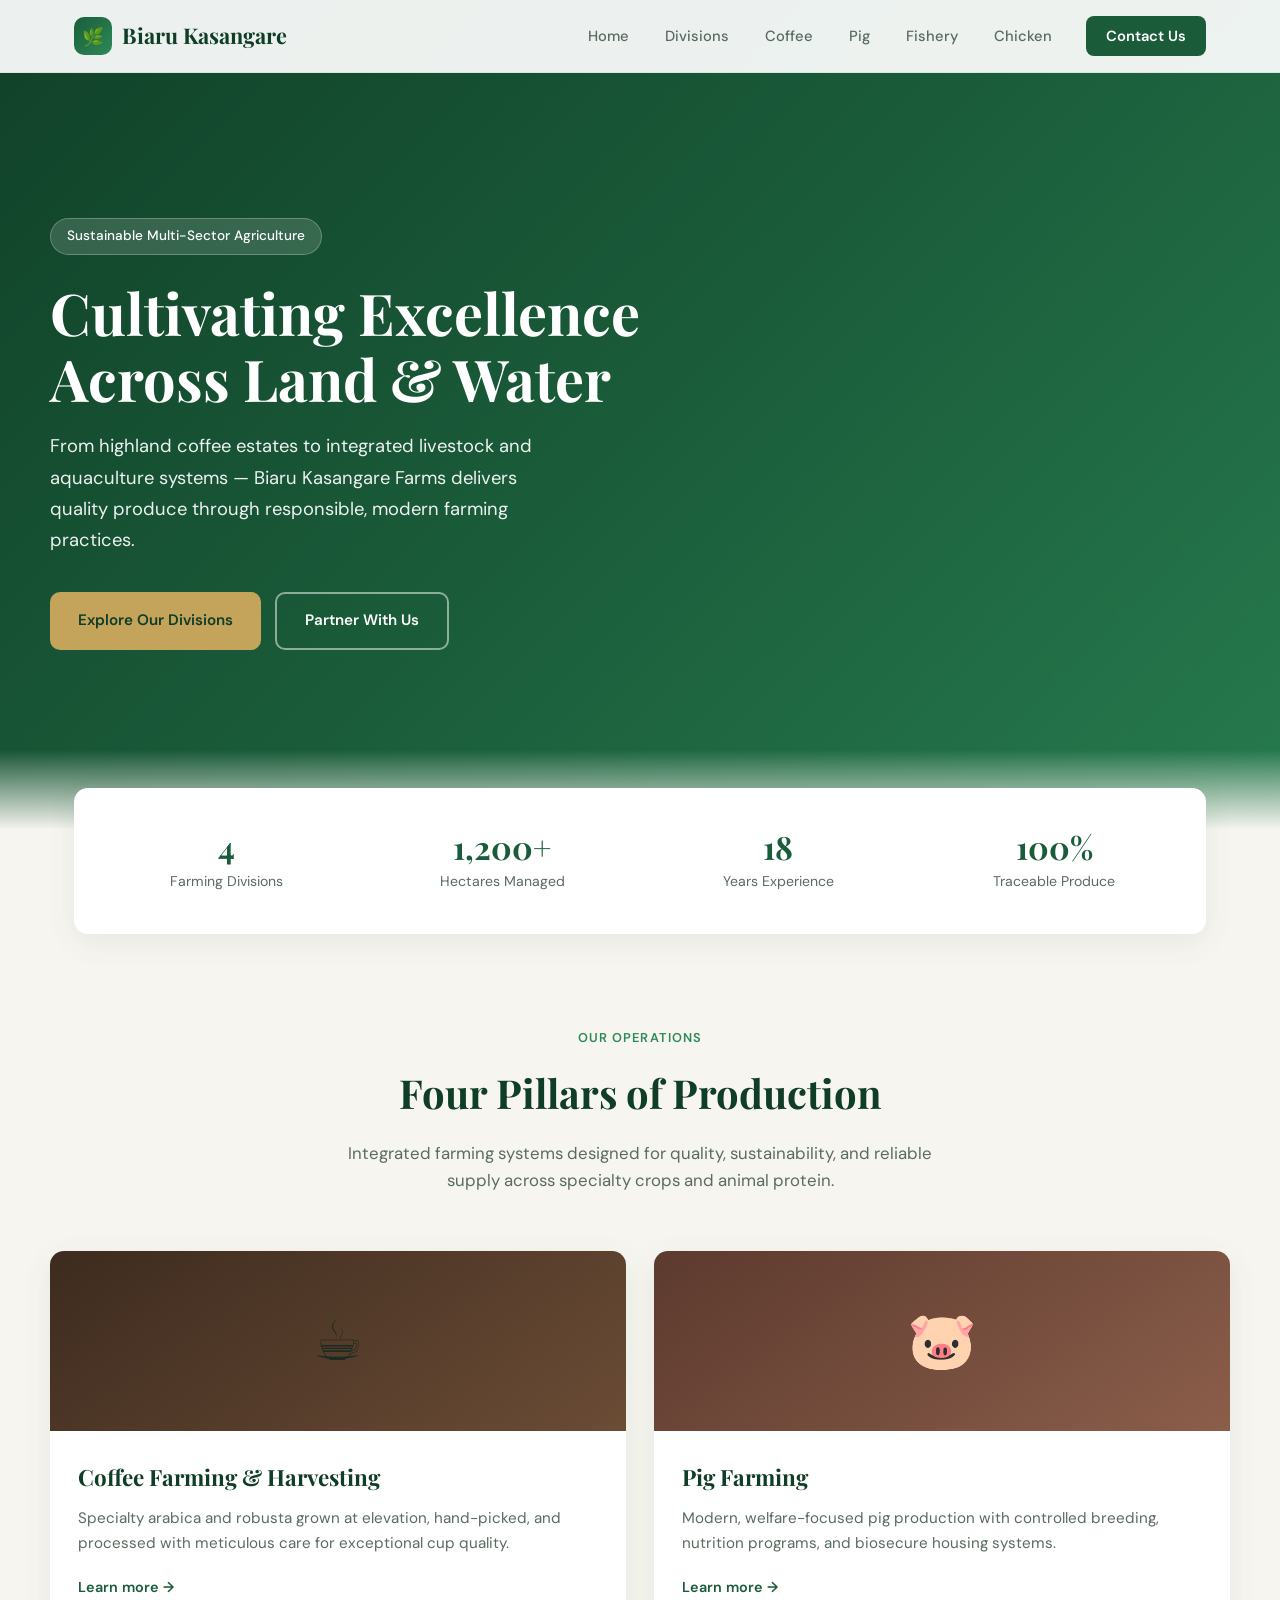
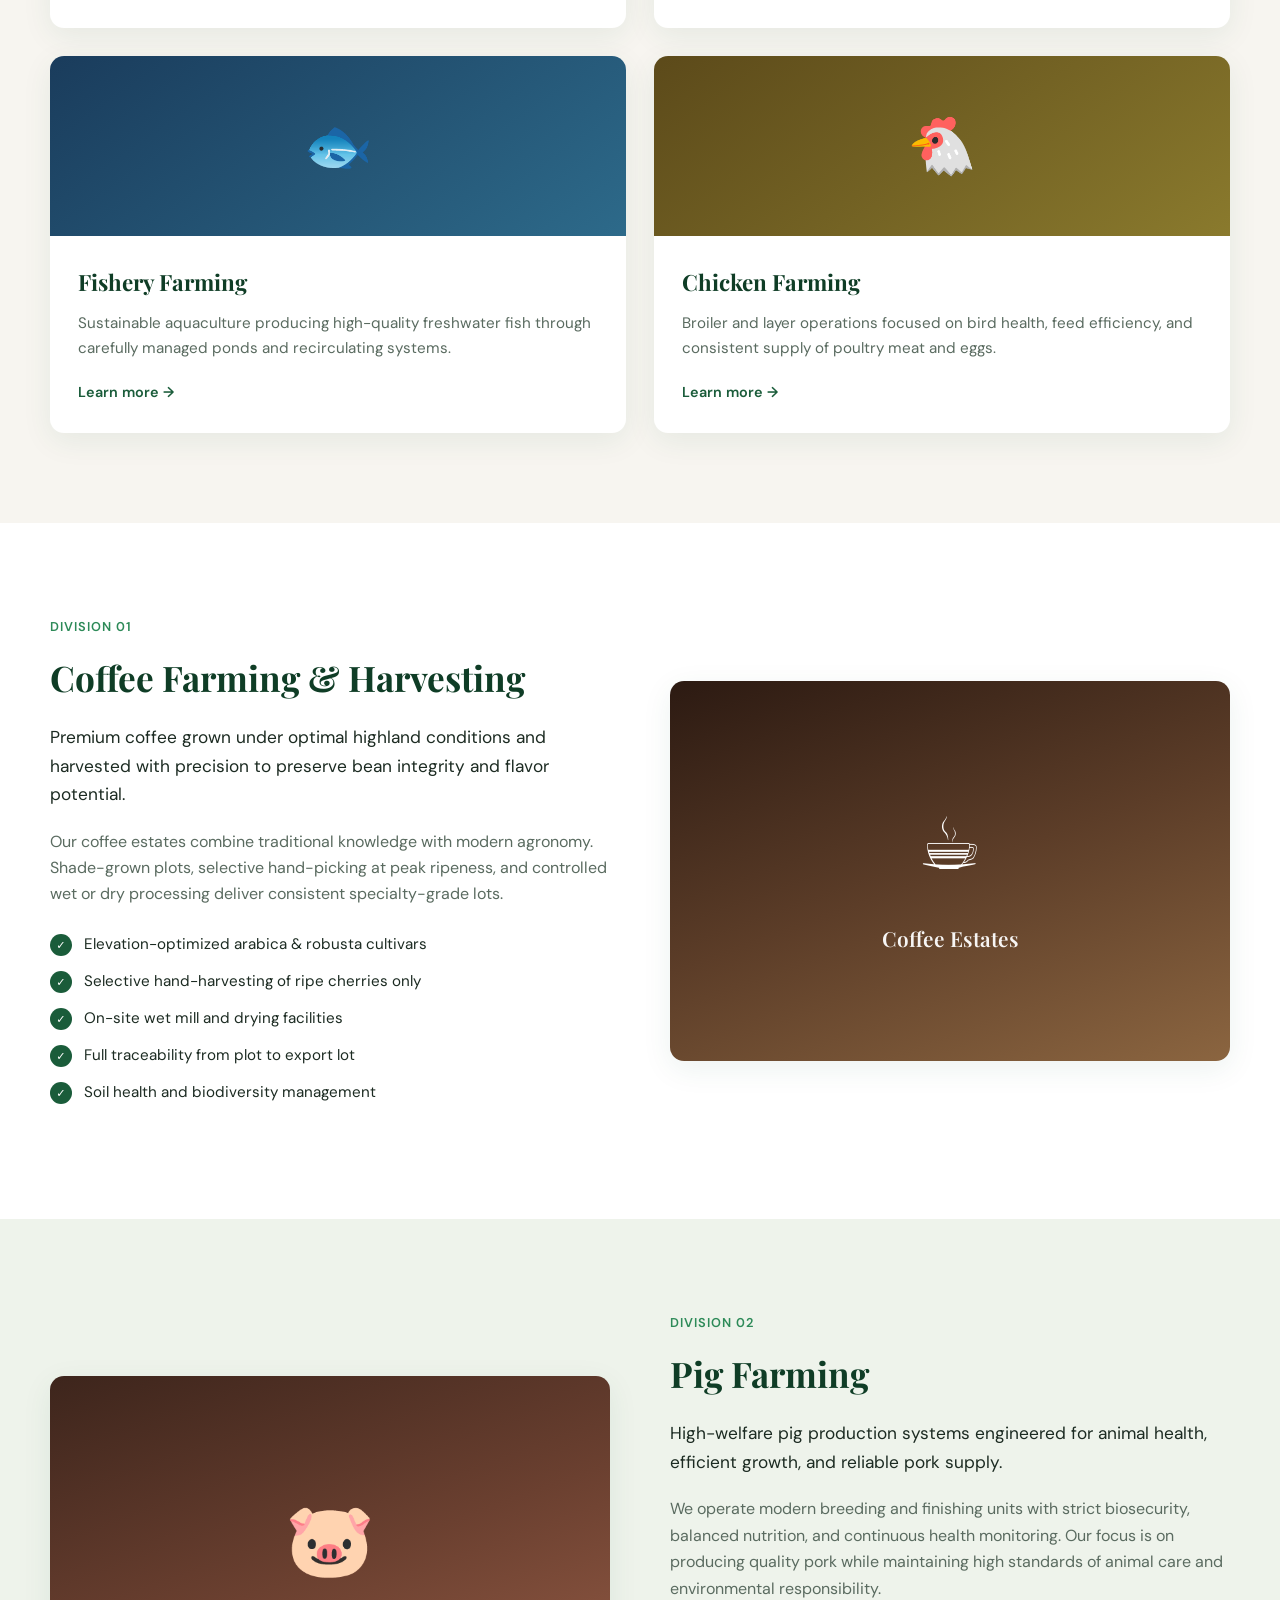
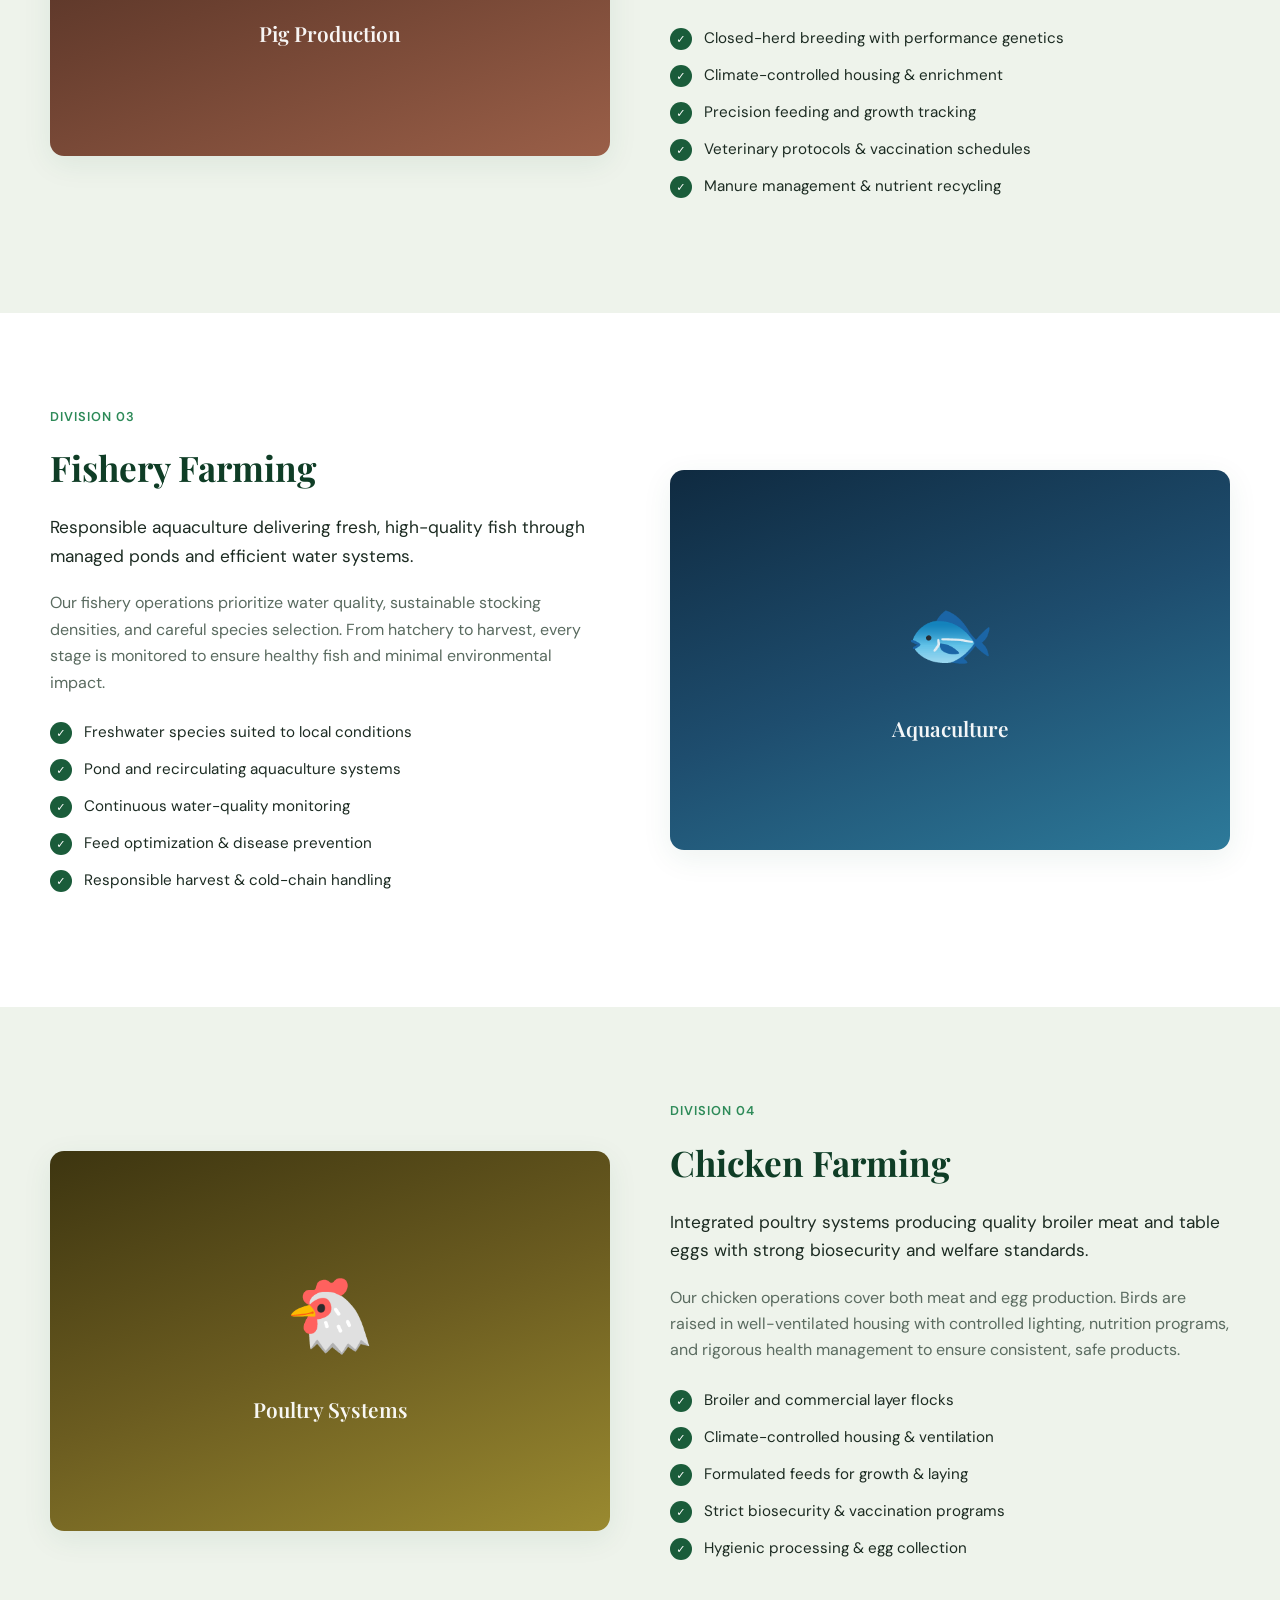
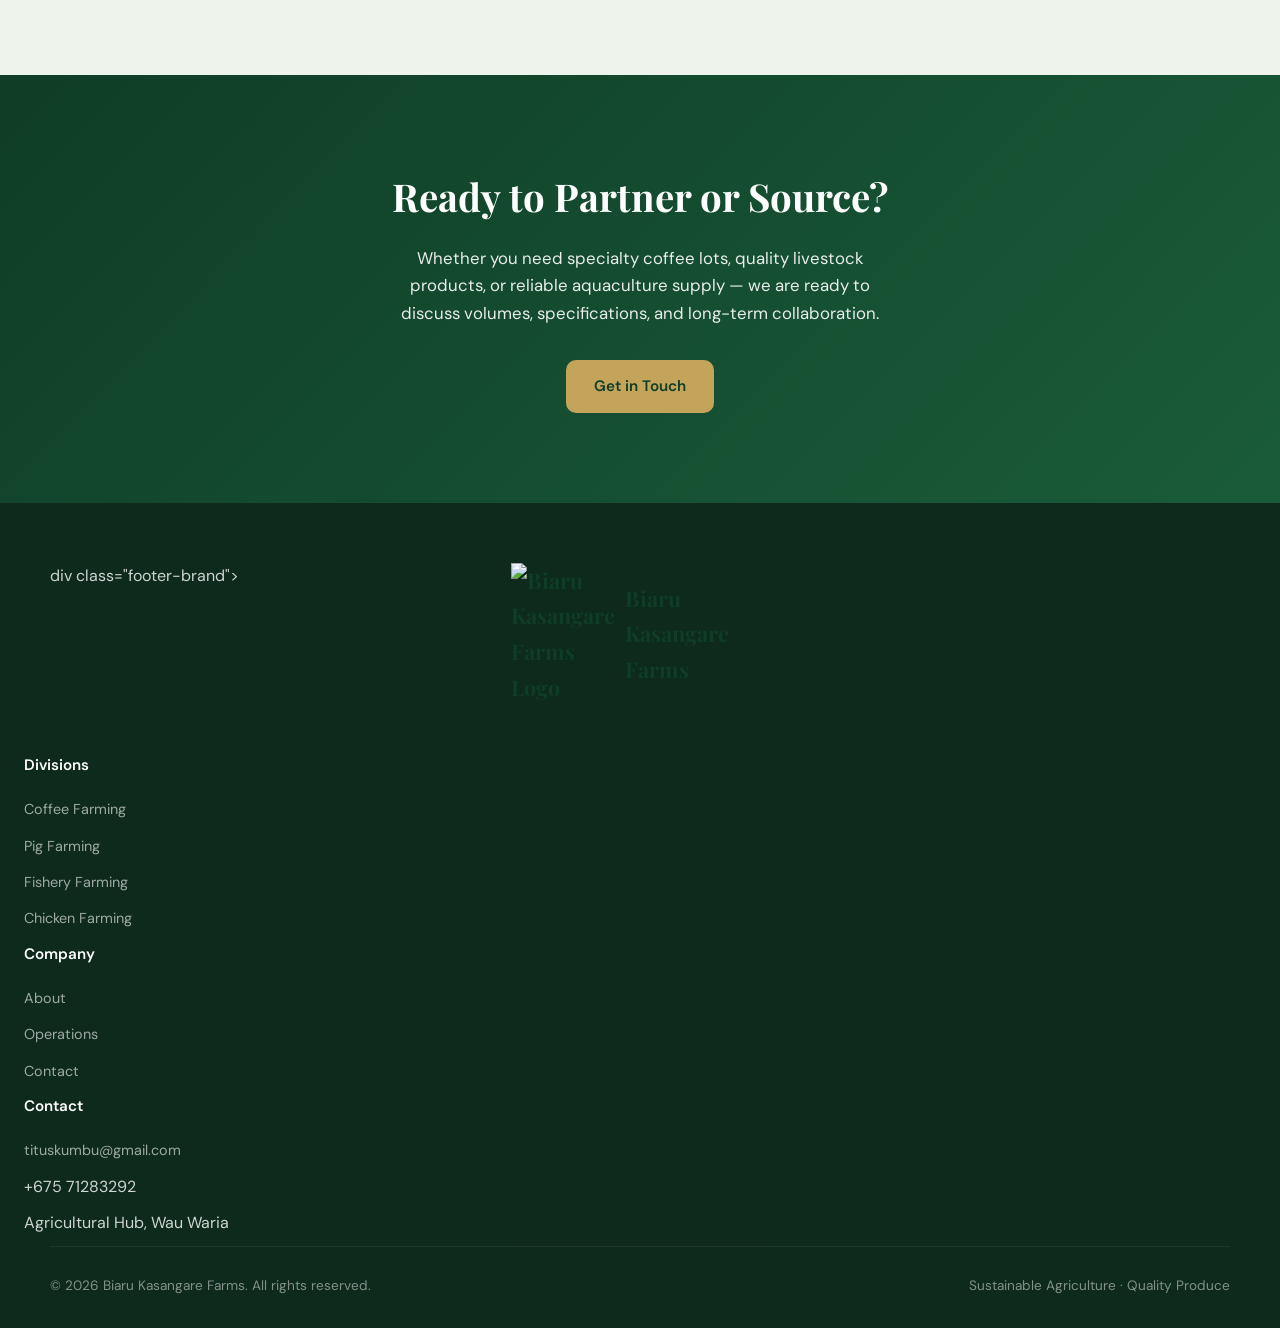
==== index.html @ 2dafc7db "Revise footer with new logo and company details Updated footer branding and contact information." ====
<!DOCTYPE html>
<html lang="en">
<head>
  <meta charset="UTF-8">
  <meta name="viewport" content="width=device-width, initial-scale=1.0">
  <title>Biaru Kasangare Farms | Sustainable Agriculture</title>
  <meta name="description" content="Professional multi-sector farming enterprise specializing in coffee, pig, fishery, and chicken farming with sustainable practices.">
  <link rel="preconnect" href="https://fonts.googleapis.com">
  <link rel="preconnect" href="https://fonts.gstatic.com" crossorigin>
  <link href="https://fonts.googleapis.com/css2?family=DM+Sans:ital,opsz,wght@0,9..40,400;0,9..40,500;0,9..40,600;0,9..40,700;1,9..40,400&family=Playfair+Display:wght@600;700&display=swap" rel="stylesheet">
  <style>
    :root {
      --primary: #1a5c3a;
      --primary-dark: #0f3d26;
      --primary-light: #2d8a58;
      --accent: #c4a35a;
      --accent-soft: #e8d9a8;
      --bg: #f7f5f0;
      --bg-alt: #eef3eb;
      --text: #1c2b22;
      --text-muted: #5a6b60;
      --white: #ffffff;
      --card-shadow: 0 8px 30px rgba(26, 92, 58, 0.08);
      --radius: 14px;
      --transition: 0.3s ease;
    }

    *, *::before, *::after {
      box-sizing: border-box;
      margin: 0;
      padding: 0;
    }

    html {
      scroll-behavior: smooth;
    }

    body {
      font-family: 'DM Sans', system-ui, sans-serif;
      background: var(--bg);
      color: var(--text);
      line-height: 1.65;
      font-size: 16px;
    }

    img {
      max-width: 100%;
      display: block;
    }

    a {
      text-decoration: none;
      color: inherit;
    }

    /* ========== HEADER / NAV ========== */
    .header {
      position: fixed;
      top: 0;
      left: 0;
      right: 0;
      z-index: 1000;
      background: rgba(255, 255, 255, 0.92);
      backdrop-filter: blur(12px);
      border-bottom: 1px solid rgba(26, 92, 58, 0.08);
      transition: box-shadow var(--transition);
    }

    .header.scrolled {
      box-shadow: 0 4px 20px rgba(0, 0, 0, 0.06);
    }

    .nav-container {
      max-width: 1180px;
      margin: 0 auto;
      padding: 0 24px;
      height: 72px;
      display: flex;
      align-items: center;
      justify-content: space-between;
    }

    .logo {
      display: flex;
      align-items: center;
      gap: 10px;
      font-family: 'Playfair Display', serif;
      font-weight: 700;
      font-size: 1.35rem;
      color: var(--primary-dark);
    }

    .logo-icon {
      width: 38px;
      height: 38px;
      background: linear-gradient(135deg, var(--primary), var(--primary-light));
      border-radius: 10px;
      display: grid;
      place-items: center;
      color: white;
      font-size: 1.1rem;
    }

    .nav-links {
      display: flex;
      align-items: center;
      gap: 8px;
      list-style: none;
    }

    .nav-links a {
      padding: 8px 14px;
      font-size: 0.92rem;
      font-weight: 500;
      color: var(--text-muted);
      border-radius: 8px;
      transition: color var(--transition), background var(--transition);
    }

    .nav-links a:hover,
    .nav-links a.active {
      color: var(--primary);
      background: var(--bg-alt);
    }

    .nav-cta {
      margin-left: 12px;
      background: var(--primary) !important;
      color: white !important;
      padding: 10px 20px !important;
      border-radius: 8px !important;
      font-weight: 600 !important;
    }

    .nav-cta:hover {
      background: var(--primary-dark) !important;
    }

    .menu-toggle {
      display: none;
      background: none;
      border: none;
      cursor: pointer;
      padding: 8px;
    }

    .menu-toggle span {
      display: block;
      width: 24px;
      height: 2.5px;
      background: var(--primary-dark);
      margin: 5px 0;
      border-radius: 2px;
      transition: var(--transition);
    }

    /* ========== HERO ========== */
    .hero {
      position: relative;
      min-height: 92vh;
      display: flex;
      align-items: center;
      padding: 120px 24px 80px;
      background:
        linear-gradient(135deg, rgba(15, 61, 38, 0.88) 0%, rgba(26, 92, 58, 0.75) 50%, rgba(45, 138, 88, 0.65) 100%),
        url('data:image/svg+xml,<svg xmlns="http://www.w3.org/2000/svg" viewBox="0 0 1200 800"><defs><pattern id="p" width="60" height="60" patternUnits="userSpaceOnUse"><circle cx="30" cy="30" r="1.5" fill="%23ffffff" opacity="0.07"/></pattern></defs><rect fill="%231a5c3a" width="1200" height="800"/><rect fill="url(%23p)" width="1200" height="800"/></svg>');
      background-size: cover;
      color: white;
      overflow: hidden;
    }

    .hero::after {
      content: '';
      position: absolute;
      bottom: -2px;
      left: 0;
      right: 0;
      height: 80px;
      background: linear-gradient(to top, var(--bg), transparent);
    }

    .hero-content {
      max-width: 1180px;
      margin: 0 auto;
      width: 100%;
      position: relative;
      z-index: 1;
    }

    .hero-badge {
      display: inline-flex;
      align-items: center;
      gap: 8px;
      background: rgba(255, 255, 255, 0.15);
      border: 1px solid rgba(255, 255, 255, 0.25);
      padding: 6px 16px;
      border-radius: 50px;
      font-size: 0.85rem;
      font-weight: 500;
      margin-bottom: 24px;
      backdrop-filter: blur(6px);
    }

    .hero h1 {
      font-family: 'Playfair Display', serif;
      font-size: clamp(2.4rem, 5vw, 3.6rem);
      font-weight: 700;
      line-height: 1.15;
      max-width: 680px;
      margin-bottom: 20px;
    }

    .hero p {
      font-size: 1.15rem;
      max-width: 520px;
      opacity: 0.92;
      margin-bottom: 36px;
      line-height: 1.7;
    }

    .hero-actions {
      display: flex;
      flex-wrap: wrap;
      gap: 14px;
    }

    .btn {
      display: inline-flex;
      align-items: center;
      gap: 8px;
      padding: 14px 28px;
      border-radius: 10px;
      font-weight: 600;
      font-size: 0.95rem;
      transition: transform var(--transition), box-shadow var(--transition), background var(--transition);
      cursor: pointer;
      border: none;
    }

    .btn-primary {
      background: var(--accent);
      color: var(--primary-dark);
    }

    .btn-primary:hover {
      background: var(--accent-soft);
      transform: translateY(-2px);
      box-shadow: 0 8px 24px rgba(196, 163, 90, 0.35);
    }

    .btn-outline {
      background: transparent;
      color: white;
      border: 2px solid rgba(255, 255, 255, 0.5);
    }

    .btn-outline:hover {
      background: rgba(255, 255, 255, 0.12);
      border-color: white;
    }

    /* ========== STATS BAR ========== */
    .stats {
      max-width: 1180px;
      margin: -40px auto 0;
      padding: 0 24px;
      position: relative;
      z-index: 2;
    }

    .stats-grid {
      display: grid;
      grid-template-columns: repeat(4, 1fr);
      gap: 20px;
      background: var(--white);
      border-radius: var(--radius);
      padding: 32px 24px;
      box-shadow: var(--card-shadow);
    }

    .stat-item {
      text-align: center;
      padding: 8px;
    }

    .stat-value {
      font-family: 'Playfair Display', serif;
      font-size: 2rem;
      font-weight: 700;
      color: var(--primary);
      line-height: 1.2;
    }

    .stat-label {
      font-size: 0.88rem;
      color: var(--text-muted);
      margin-top: 4px;
    }

    /* ========== SECTION COMMON ========== */
    section {
      padding: 90px 24px;
    }

    .container {
      max-width: 1180px;
      margin: 0 auto;
    }

    .section-header {
      text-align: center;
      max-width: 640px;
      margin: 0 auto 56px;
    }

    .section-eyebrow {
      display: inline-block;
      font-size: 0.8rem;
      font-weight: 600;
      letter-spacing: 0.08em;
      text-transform: uppercase;
      color: var(--primary-light);
      margin-bottom: 12px;
    }

    .section-header h2 {
      font-family: 'Playfair Display', serif;
      font-size: clamp(1.8rem, 3.5vw, 2.5rem);
      color: var(--primary-dark);
      margin-bottom: 14px;
    }

    .section-header p {
      color: var(--text-muted);
      font-size: 1.05rem;
    }

    /* ========== DIVISIONS OVERVIEW ========== */
    .divisions {
      background: var(--bg);
    }

    .divisions-grid {
      display: grid;
      grid-template-columns: repeat(2, 1fr);
      gap: 28px;
    }

    .division-card {
      background: var(--white);
      border-radius: var(--radius);
      overflow: hidden;
      box-shadow: var(--card-shadow);
      transition: transform var(--transition), box-shadow var(--transition);
      display: flex;
      flex-direction: column;
    }

    .division-card:hover {
      transform: translateY(-6px);
      box-shadow: 0 16px 40px rgba(26, 92, 58, 0.12);
    }

    .division-visual {
      height: 180px;
      display: flex;
      align-items: center;
      justify-content: center;
      font-size: 3.5rem;
      position: relative;
    }

    .division-visual.coffee { background: linear-gradient(145deg, #3d2b1f 0%, #6b4c35 100%); }
    .division-visual.pig { background: linear-gradient(145deg, #5c3a2e 0%, #8b5e4a 100%); }
    .division-visual.fishery { background: linear-gradient(145deg, #1a3c5c 0%, #2d6a8a 100%); }
    .division-visual.chicken { background: linear-gradient(145deg, #5c4a1a 0%, #8a7a2d 100%); }

    .division-body {
      padding: 28px;
      flex: 1;
      display: flex;
      flex-direction: column;
    }

    .division-body h3 {
      font-family: 'Playfair Display', serif;
      font-size: 1.4rem;
      color: var(--primary-dark);
      margin-bottom: 10px;
    }

    .division-body p {
      color: var(--text-muted);
      font-size: 0.95rem;
      flex: 1;
      margin-bottom: 20px;
    }

    .division-link {
      display: inline-flex;
      align-items: center;
      gap: 6px;
      font-weight: 600;
      font-size: 0.9rem;
      color: var(--primary);
      transition: gap var(--transition);
    }

    .division-link:hover {
      gap: 10px;
    }

    /* ========== DETAIL SECTIONS ========== */
    .detail-section {
      background: var(--white);
    }

    .detail-section:nth-of-type(even) {
      background: var(--bg-alt);
    }

    .detail-layout {
      display: grid;
      grid-template-columns: 1fr 1fr;
      gap: 60px;
      align-items: center;
    }

    .detail-layout.reverse {
      direction: rtl;
    }

    .detail-layout.reverse > * {
      direction: ltr;
    }

    .detail-content h2 {
      font-family: 'Playfair Display', serif;
      font-size: clamp(1.7rem, 3vw, 2.2rem);
      color: var(--primary-dark);
      margin-bottom: 16px;
    }

    .detail-content .lead {
      font-size: 1.08rem;
      color: var(--text);
      margin-bottom: 20px;
    }

    .detail-content p {
      color: var(--text-muted);
      margin-bottom: 16px;
    }

    .feature-list {
      list-style: none;
      margin: 24px 0;
    }

    .feature-list li {
      display: flex;
      align-items: flex-start;
      gap: 12px;
      margin-bottom: 12px;
      font-size: 0.95rem;
      color: var(--text);
    }

    .feature-list li::before {
      content: '✓';
      flex-shrink: 0;
      width: 22px;
      height: 22px;
      background: var(--primary);
      color: white;
      border-radius: 50%;
      display: grid;
      place-items: center;
      font-size: 0.7rem;
      font-weight: 700;
      margin-top: 2px;
    }

    .detail-visual {
      border-radius: var(--radius);
      height: 380px;
      display: flex;
      flex-direction: column;
      align-items: center;
      justify-content: center;
      gap: 16px;
      color: white;
      font-size: 4.5rem;
      position: relative;
      overflow: hidden;
      box-shadow: var(--card-shadow);
    }

    .detail-visual span {
      font-family: 'Playfair Display', serif;
      font-size: 1.3rem;
      font-weight: 600;
      opacity: 0.95;
    }

    .detail-visual.coffee { background: linear-gradient(160deg, #2c1a12 0%, #5c3d28 50%, #8b6540 100%); }
    .detail-visual.pig { background: linear-gradient(160deg, #3d251c 0%, #6b4030 50%, #9a5f48 100%); }
    .detail-visual.fishery { background: linear-gradient(160deg, #0f2a40 0%, #1e4d6e 50%, #2d7a9a 100%); }
    .detail-visual.chicken { background: linear-gradient(160deg, #3d3510 0%, #6b5c20 50%, #9a8a30 100%); }

    /* ========== CTA ========== */
    .cta {
      background: linear-gradient(135deg, var(--primary-dark) 0%, var(--primary) 100%);
      color: white;
      text-align: center;
      padding: 90px 24px;
    }

    .cta h2 {
      font-family: 'Playfair Display', serif;
      font-size: clamp(1.8rem, 3.5vw, 2.4rem);
      margin-bottom: 16px;
    }

    .cta p {
      max-width: 480px;
      margin: 0 auto 32px;
      opacity: 0.9;
      font-size: 1.05rem;
    }

    .cta .btn-primary {
      background: var(--accent);
      color: var(--primary-dark);
    }

    /* ========== FOOTER ========== */
    footer {
      background: #0d2a1c;
      color: rgba(255, 255, 255, 0.8);
      padding: 60px 24px 30px;
    }

    .footer-grid {
      max-width: 1180px;
      margin: 0 auto;
      display: grid;
      grid-template-columns: 2fr 1fr 1fr 1fr;
      gap: 40px;
      margin-bottom: 48px;
    }

    .footer-brand .logo {
      color: white;
      margin-bottom: 16px;
    }

    .footer-brand p {
      font-size: 0.92rem;
      line-height: 1.7;
      max-width: 280px;
      opacity: 0.75;
    }

    .footer-col h4 {
      color: white;
      font-size: 0.95rem;
      font-weight: 600;
      margin-bottom: 18px;
    }

    .footer-col ul {
      list-style: none;
    }

    .footer-col li {
      margin-bottom: 10px;
    }

    .footer-col a {
      font-size: 0.9rem;
      opacity: 0.75;
      transition: opacity var(--transition);
    }

    .footer-col a:hover {
      opacity: 1;
    }

    .footer-bottom {
      max-width: 1180px;
      margin: 0 auto;
      padding-top: 28px;
      border-top: 1px solid rgba(255, 255, 255, 0.1);
      display: flex;
      justify-content: space-between;
      align-items: center;
      font-size: 0.85rem;
      opacity: 0.6;
    }

    /* ========== RESPONSIVE ========== */
    @media (max-width: 900px) {
      .nav-links {
        display: none;
        position: absolute;
        top: 72px;
        left: 0;
        right: 0;
        background: white;
        flex-direction: column;
        padding: 16px 24px 24px;
        box-shadow: 0 12px 30px rgba(0,0,0,0.08);
        gap: 4px;
      }

      .nav-links.open {
        display: flex;
      }

      .nav-links a {
        width: 100%;
        padding: 12px 16px;
      }

      .nav-cta {
        margin-left: 0;
        text-align: center;
        justify-content: center;
      }

      .menu-toggle {
        display: block;
      }

      .stats-grid {
        grid-template-columns: repeat(2, 1fr);
      }

      .divisions-grid {
        grid-template-columns: 1fr;
      }

      .detail-layout,
      .detail-layout.reverse {
        grid-template-columns: 1fr;
        direction: ltr;
        gap: 36px;
      }

      .detail-visual {
        height: 260px;
        order: -1;
      }

      .footer-grid {
        grid-template-columns: 1fr 1fr;
      }
    }

    @media (max-width: 560px) {
      .stats-grid {
        grid-template-columns: 1fr 1fr;
        gap: 12px;
        padding: 24px 16px;
      }

      .stat-value {
        font-size: 1.6rem;
      }

      .footer-grid {
        grid-template-columns: 1fr;
        gap: 28px;
      }

      .footer-bottom {
        flex-direction: column;
        gap: 8px;
        text-align: center;
      }

      .hero-actions {
        flex-direction: column;
      }

      .btn {
        width: 100%;
        justify-content: center;
      }
    }
  </style>
</head>
<body>

  <!-- HEADER -->
  <header class="header" id="header">
    <div class="nav-container">
      <a href="#home" class="logo">
        <div class="logo-icon">🌿</div>
        Biaru Kasangare
      </a>
      <button class="menu-toggle" id="menuToggle" aria-label="Toggle menu">
        <span></span><span></span><span></span>
      </button>
      <ul class="nav-links" id="navLinks">
        <li><a href="index.html">Home</a></li>
        <li><a href="division.html">Divisions</a></li>
        <li><a href="coffee.html">Coffee</a></li>
        <li><a href="pig.html">Pig</a></li>
        <li><a href="fishery.html">Fishery</a></li>
        <li><a href="chicken.html">Chicken</a></li>
        <li><a href="contact.html" class="nav-cta">Contact Us</a></li>
      </ul>
    </div>
  </header>

  <!-- HERO -->
  <section class="hero" id="home">
    <div class="hero-content">
      <div class="hero-badge">Sustainable Multi-Sector Agriculture</div>
      <h1>Cultivating Excellence Across Land &amp; Water</h1>
      <p>From highland coffee estates to integrated livestock and aquaculture systems — Biaru Kasangare Farms delivers quality produce through responsible, modern farming practices.</p>
      <div class="hero-actions">
        <a href="division.html" class="btn btn-primary">Explore Our Divisions</a>
        <a href="contact.hyml" class="btn btn-outline">Partner With Us</a>
      </div>
    </div>
  </section>

  <!-- STATS -->
  <div class="stats">
    <div class="stats-grid">
      <div class="stat-item">
        <div class="stat-value">4</div>
        <div class="stat-label">Farming Divisions</div>
      </div>
      <div class="stat-item">
        <div class="stat-value">1,200+</div>
        <div class="stat-label">Hectares Managed</div>
      </div>
      <div class="stat-item">
        <div class="stat-value">18</div>
        <div class="stat-label">Years Experience</div>
      </div>
      <div class="stat-item">
        <div class="stat-value">100%</div>
        <div class="stat-label">Traceable Produce</div>
      </div>
    </div>
  </div>

  <!-- DIVISIONS OVERVIEW -->
  <section class="divisions" id="divisions">
    <div class="container">
      <div class="section-header">
        <span class="section-eyebrow">Our Operations</span>
        <h2>Four Pillars of Production</h2>
        <p>Integrated farming systems designed for quality, sustainability, and reliable supply across specialty crops and animal protein.</p>
      </div>
      <div class="divisions-grid">
        <article class="division-card">
          <div class="division-visual coffee">☕</div>
          <div class="division-body">
            <h3>Coffee Farming &amp; Harvesting</h3>
            <p>Specialty arabica and robusta grown at elevation, hand-picked, and processed with meticulous care for exceptional cup quality.</p>
            <a href="coffee.html" class="division-link">Learn more →</a>
          </div>
        </article>
        <article class="division-card">
          <div class="division-visual pig">🐷</div>
          <div class="division-body">
            <h3>Pig Farming</h3>
            <p>Modern, welfare-focused pig production with controlled breeding, nutrition programs, and biosecure housing systems.</p>
            <a href="pig.html" class="division-link">Learn more →</a>
          </div>
        </article>
        <article class="division-card">
          <div class="division-visual fishery">🐟</div>
          <div class="division-body">
            <h3>Fishery Farming</h3>
            <p>Sustainable aquaculture producing high-quality freshwater fish through carefully managed ponds and recirculating systems.</p>
            <a href="fishery.html" class="division-link">Learn more →</a>
          </div>
        </article>
        <article class="division-card">
          <div class="division-visual chicken">🐔</div>
          <div class="division-body">
            <h3>Chicken Farming</h3>
            <p>Broiler and layer operations focused on bird health, feed efficiency, and consistent supply of poultry meat and eggs.</p>
            <a href="chicken.html" class="division-link">Learn more →</a>
          </div>
        </article>
      </div>
    </div>
  </section>

  <!-- COFFEE DETAIL -->
  <section class="detail-section" id="coffee">
    <div class="container">
      <div class="detail-layout">
        <div class="detail-content">
          <span class="section-eyebrow">Division 01</span>
          <h2>Coffee Farming &amp; Harvesting</h2>
          <p class="lead">Premium coffee grown under optimal highland conditions and harvested with precision to preserve bean integrity and flavor potential.</p>
          <p>Our coffee estates combine traditional knowledge with modern agronomy. Shade-grown plots, selective hand-picking at peak ripeness, and controlled wet or dry processing deliver consistent specialty-grade lots.</p>
          <ul class="feature-list">
            <li>Elevation-optimized arabica &amp; robusta cultivars</li>
            <li>Selective hand-harvesting of ripe cherries only</li>
            <li>On-site wet mill and drying facilities</li>
            <li>Full traceability from plot to export lot</li>
            <li>Soil health and biodiversity management</li>
          </ul>
        </div>
        <div class="detail-visual coffee">
          ☕
          <span>Coffee Estates</span>
        </div>
      </div>
    </div>
  </section>

  <!-- PIG DETAIL -->
  <section class="detail-section" id="pig">
    <div class="container">
      <div class="detail-layout reverse">
        <div class="detail-content">
          <span class="section-eyebrow">Division 02</span>
          <h2>Pig Farming</h2>
          <p class="lead">High-welfare pig production systems engineered for animal health, efficient growth, and reliable pork supply.</p>
          <p>We operate modern breeding and finishing units with strict biosecurity, balanced nutrition, and continuous health monitoring. Our focus is on producing quality pork while maintaining high standards of animal care and environmental responsibility.</p>
          <ul class="feature-list">
            <li>Closed-herd breeding with performance genetics</li>
            <li>Climate-controlled housing &amp; enrichment</li>
            <li>Precision feeding and growth tracking</li>
            <li>Veterinary protocols &amp; vaccination schedules</li>
            <li>Manure management &amp; nutrient recycling</li>
          </ul>
        </div>
        <div class="detail-visual pig">
          🐷
          <span>Pig Production</span>
        </div>
      </div>
    </div>
  </section>

  <!-- FISHERY DETAIL -->
  <section class="detail-section" id="fishery">
    <div class="container">
      <div class="detail-layout">
        <div class="detail-content">
          <span class="section-eyebrow">Division 03</span>
          <h2>Fishery Farming</h2>
          <p class="lead">Responsible aquaculture delivering fresh, high-quality fish through managed ponds and efficient water systems.</p>
          <p>Our fishery operations prioritize water quality, sustainable stocking densities, and careful species selection. From hatchery to harvest, every stage is monitored to ensure healthy fish and minimal environmental impact.</p>
          <ul class="feature-list">
            <li>Freshwater species suited to local conditions</li>
            <li>Pond and recirculating aquaculture systems</li>
            <li>Continuous water-quality monitoring</li>
            <li>Feed optimization &amp; disease prevention</li>
            <li>Responsible harvest &amp; cold-chain handling</li>
          </ul>
        </div>
        <div class="detail-visual fishery">
          🐟
          <span>Aquaculture</span>
        </div>
      </div>
    </div>
  </section>

  <!-- CHICKEN DETAIL -->
  <section class="detail-section" id="chicken">
    <div class="container">
      <div class="detail-layout reverse">
        <div class="detail-content">
          <span class="section-eyebrow">Division 04</span>
          <h2>Chicken Farming</h2>
          <p class="lead">Integrated poultry systems producing quality broiler meat and table eggs with strong biosecurity and welfare standards.</p>
          <p>Our chicken operations cover both meat and egg production. Birds are raised in well-ventilated housing with controlled lighting, nutrition programs, and rigorous health management to ensure consistent, safe products.</p>
          <ul class="feature-list">
            <li>Broiler and commercial layer flocks</li>
            <li>Climate-controlled housing &amp; ventilation</li>
            <li>Formulated feeds for growth &amp; laying</li>
            <li>Strict biosecurity &amp; vaccination programs</li>
            <li>Hygienic processing &amp; egg collection</li>
          </ul>
        </div>
        <div class="detail-visual chicken">
          🐔
          <span>Poultry Systems</span>
        </div>
      </div>
    </div>
  </section>

  <!-- CTA -->
  <section class="cta" id="contact">
    <h2>Ready to Partner or Source?</h2>
    <p>Whether you need specialty coffee lots, quality livestock products, or reliable aquaculture supply — we are ready to discuss volumes, specifications, and long-term collaboration.</p>
    <a href="mailto:tituskumbu@gmail.com" class="btn btn-primary">Get in Touch</a>
  </section>

  <!-- FOOTER -->
  <footer>
    <div class="footer-grid">
      div class="footer-brand">
        <a href="index.html" class="logo">
            <img src="images/biaru-kasangare-logo.png"
                 alt="Biaru Kasangare Farms Logo"
                 class="logo-image">
            <span>Biaru Kasangare Farms</span>
        </a>
    </div>
      <div class="footer-col">
        <h4>Divisions</h4>
        <ul>
          <li><a href="coffee.html">Coffee Farming</a></li>
          <li><a href="pig.html">Pig Farming</a></li>
          <li><a href="fishery.html">Fishery Farming</a></li>
          <li><a href="chicken.html">Chicken Farming</a></li>
        </ul>
      </div>
      <div class="footer-col">
        <h4>Company</h4>
        <ul>
          <li><a href="index.html">About</a></li>
          <li><a href="division.html">Operations</a></li>
          <li><a href="contact.html">Contact</a></li>
        </ul>
      </div>
      <div class="footer-col">
        <h4>Contact</h4>
        <ul>
          <li><a href="mailto:tituskumbu@mail.com">tituskumbu@gmail.com</a></li>
          <li>+675 71283292</li>
          <li>Agricultural Hub, Wau Waria</li>
        </ul>
      </div>
    </div>
    <div class="footer-bottom">
      <span>© 2026 Biaru Kasangare Farms. All rights reserved.</span>
      <span>Sustainable Agriculture · Quality Produce</span>
    </div>
  </footer>

  <script>
    // Mobile menu
    const menuToggle = document.getElementById('menuToggle');
    const navLinks = document.getElementById('navLinks');
    menuToggle.addEventListener('click', () => {
      navLinks.classList.toggle('open');
    });

    // Close menu on link click
    navLinks.querySelectorAll('a').forEach(link => {
      link.addEventListener('click', () => navLinks.classList.remove('open'));
    });

    // Header shadow on scroll
    const header = document.getElementById('header');
    window.addEventListener('scroll', () => {
      header.classList.toggle('scrolled', window.scrollY > 20);
    });

    // Active nav highlight
    const sections = document.querySelectorAll('section[id]');
    window.addEventListener('scroll', () => {
      let current = '';
      sections.forEach(section => {
        const top = section.offsetTop - 100;
        if (scrollY >= top) current = section.getAttribute('id');
      });
      navLinks.querySelectorAll('a').forEach(a => {
        a.classList.remove('active');
        if (a.getAttribute('href') === '#' + current) a.classList.add('active');
      });
    });
  </script>
</body>
</html>
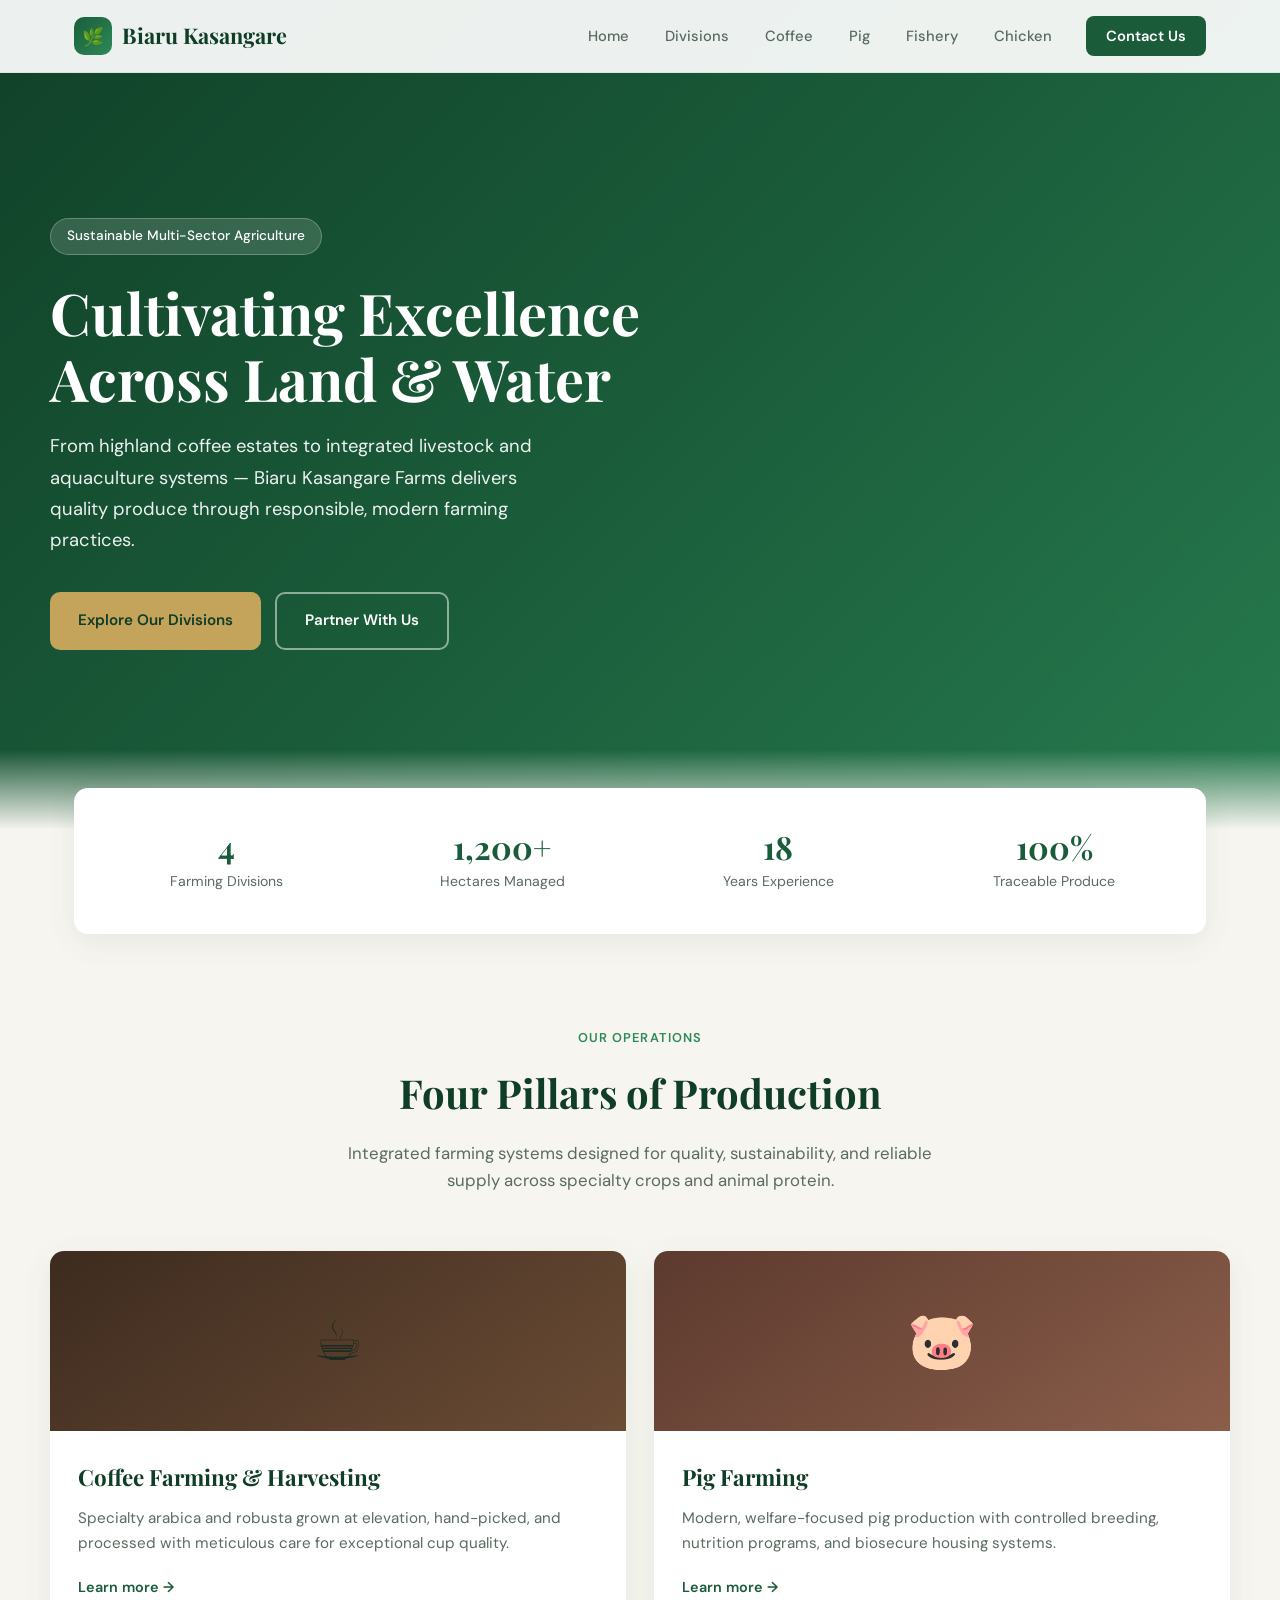
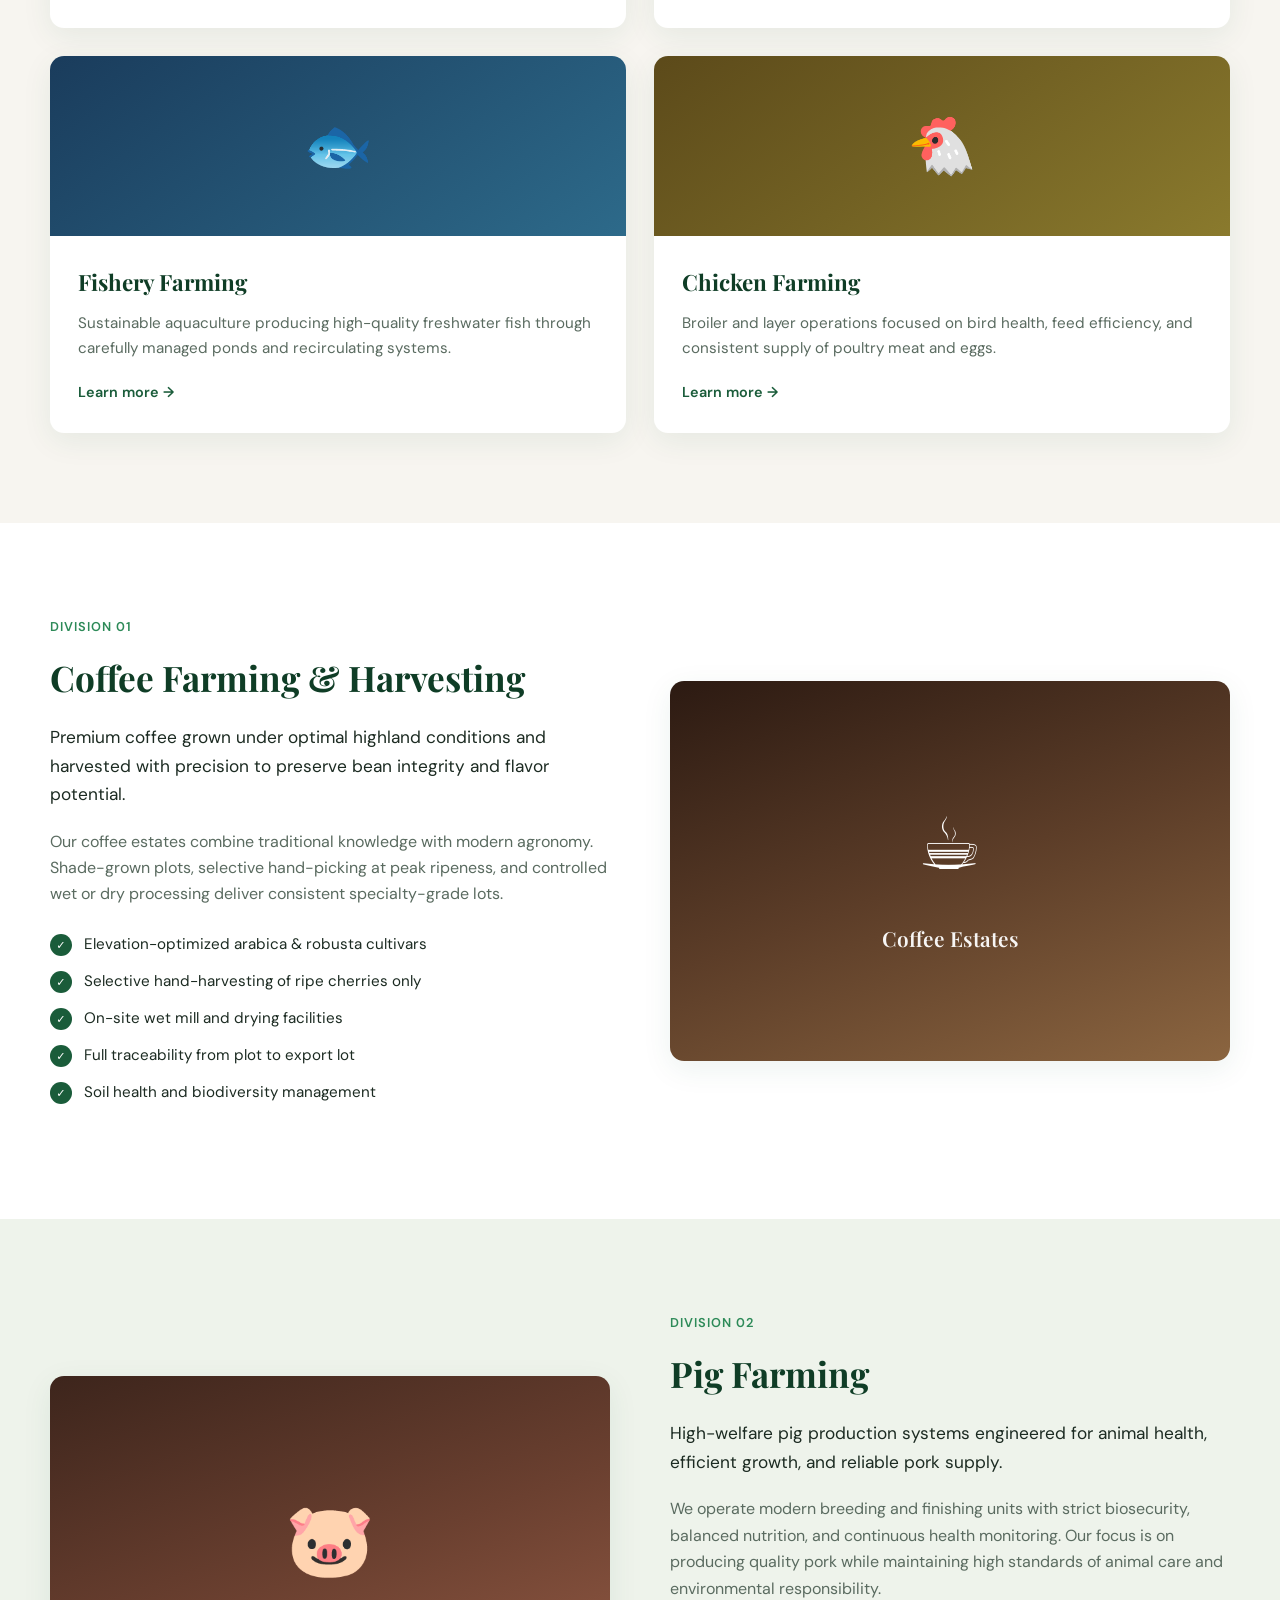
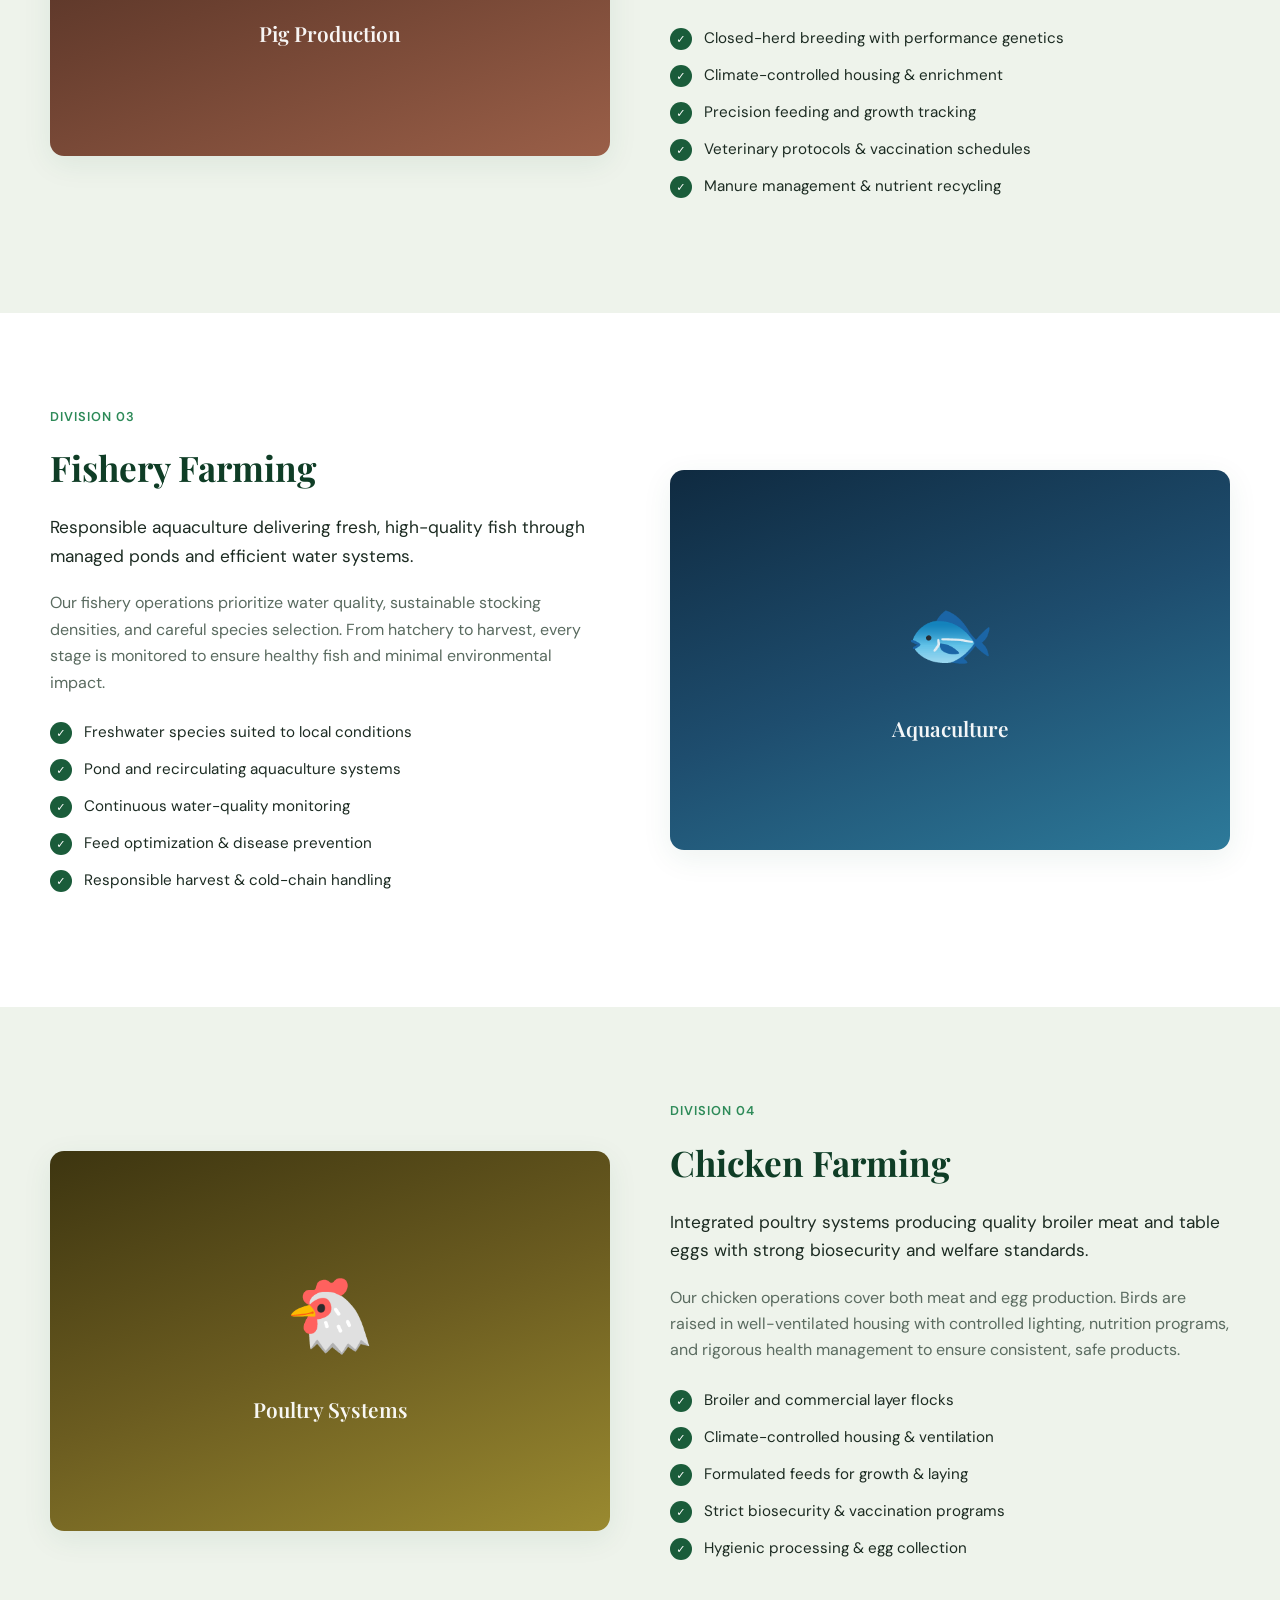
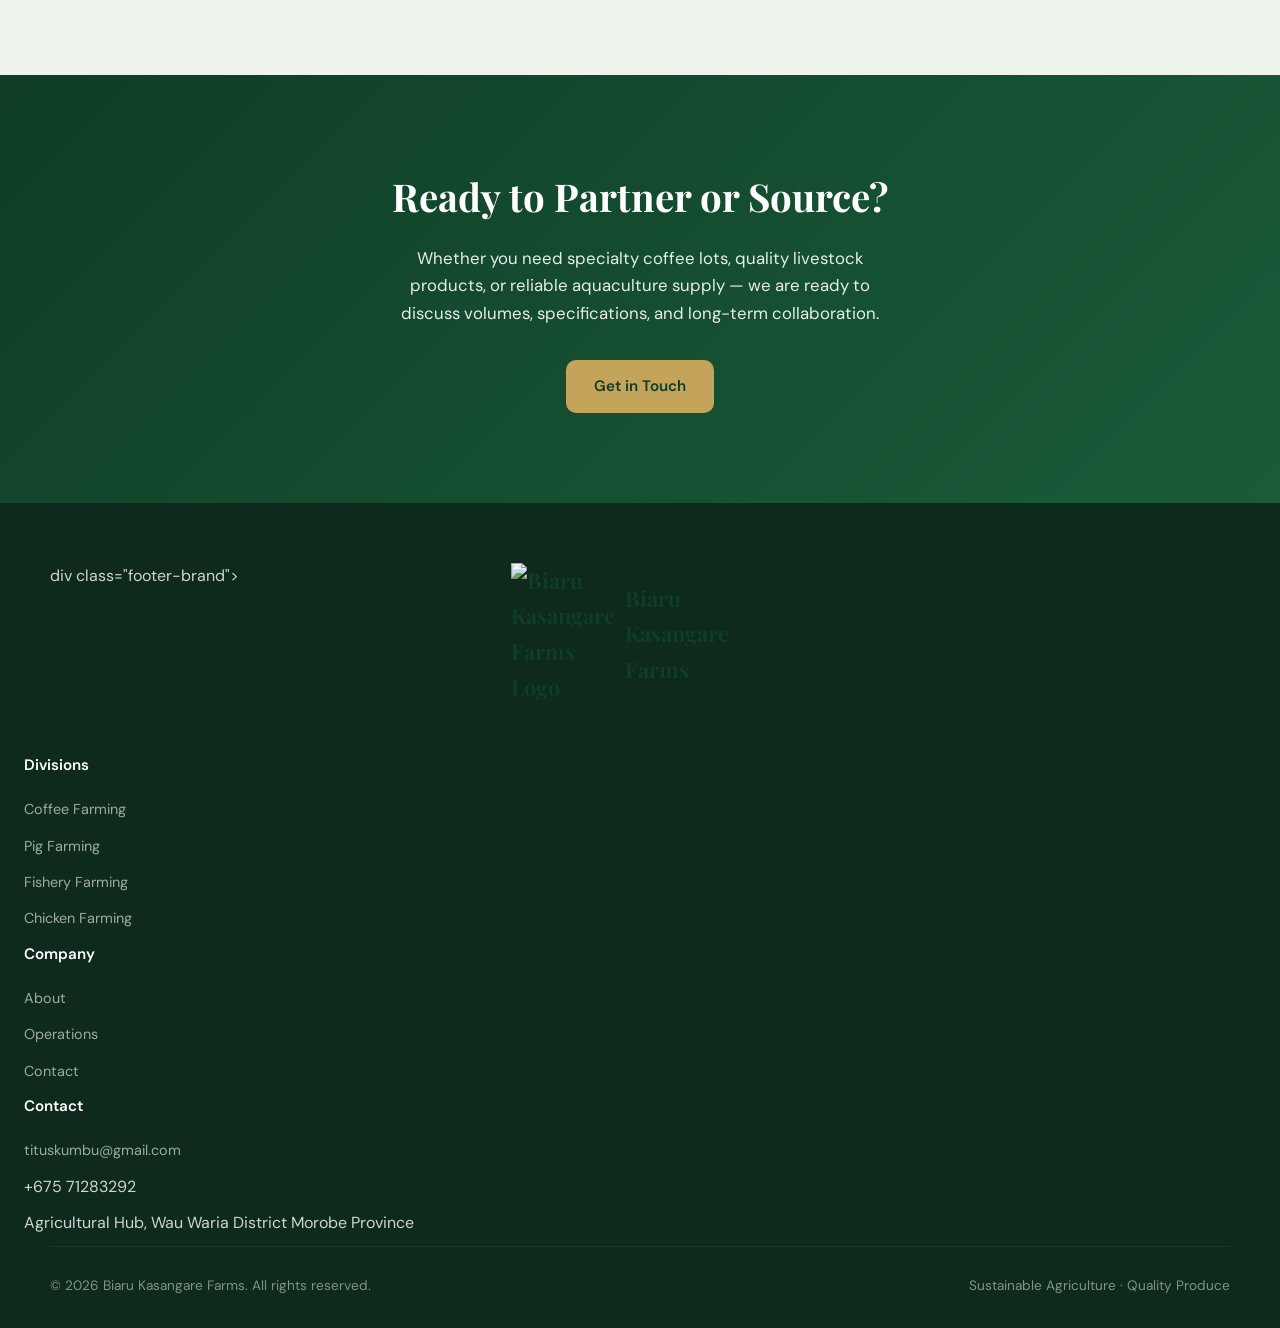
==== commit be0332e9: "Update contact address to include district and province" ====
--- a/index.html
+++ b/index.html
@@ -935,7 +935,7 @@
         <ul>
           <li><a href="mailto:tituskumbu@mail.com">tituskumbu@gmail.com</a></li>
           <li>+675 71283292</li>
-          <li>Agricultural Hub, Wau Waria</li>
+          <li>Agricultural Hub, Wau Waria District Morobe Province</li>
         </ul>
       </div>
     </div>
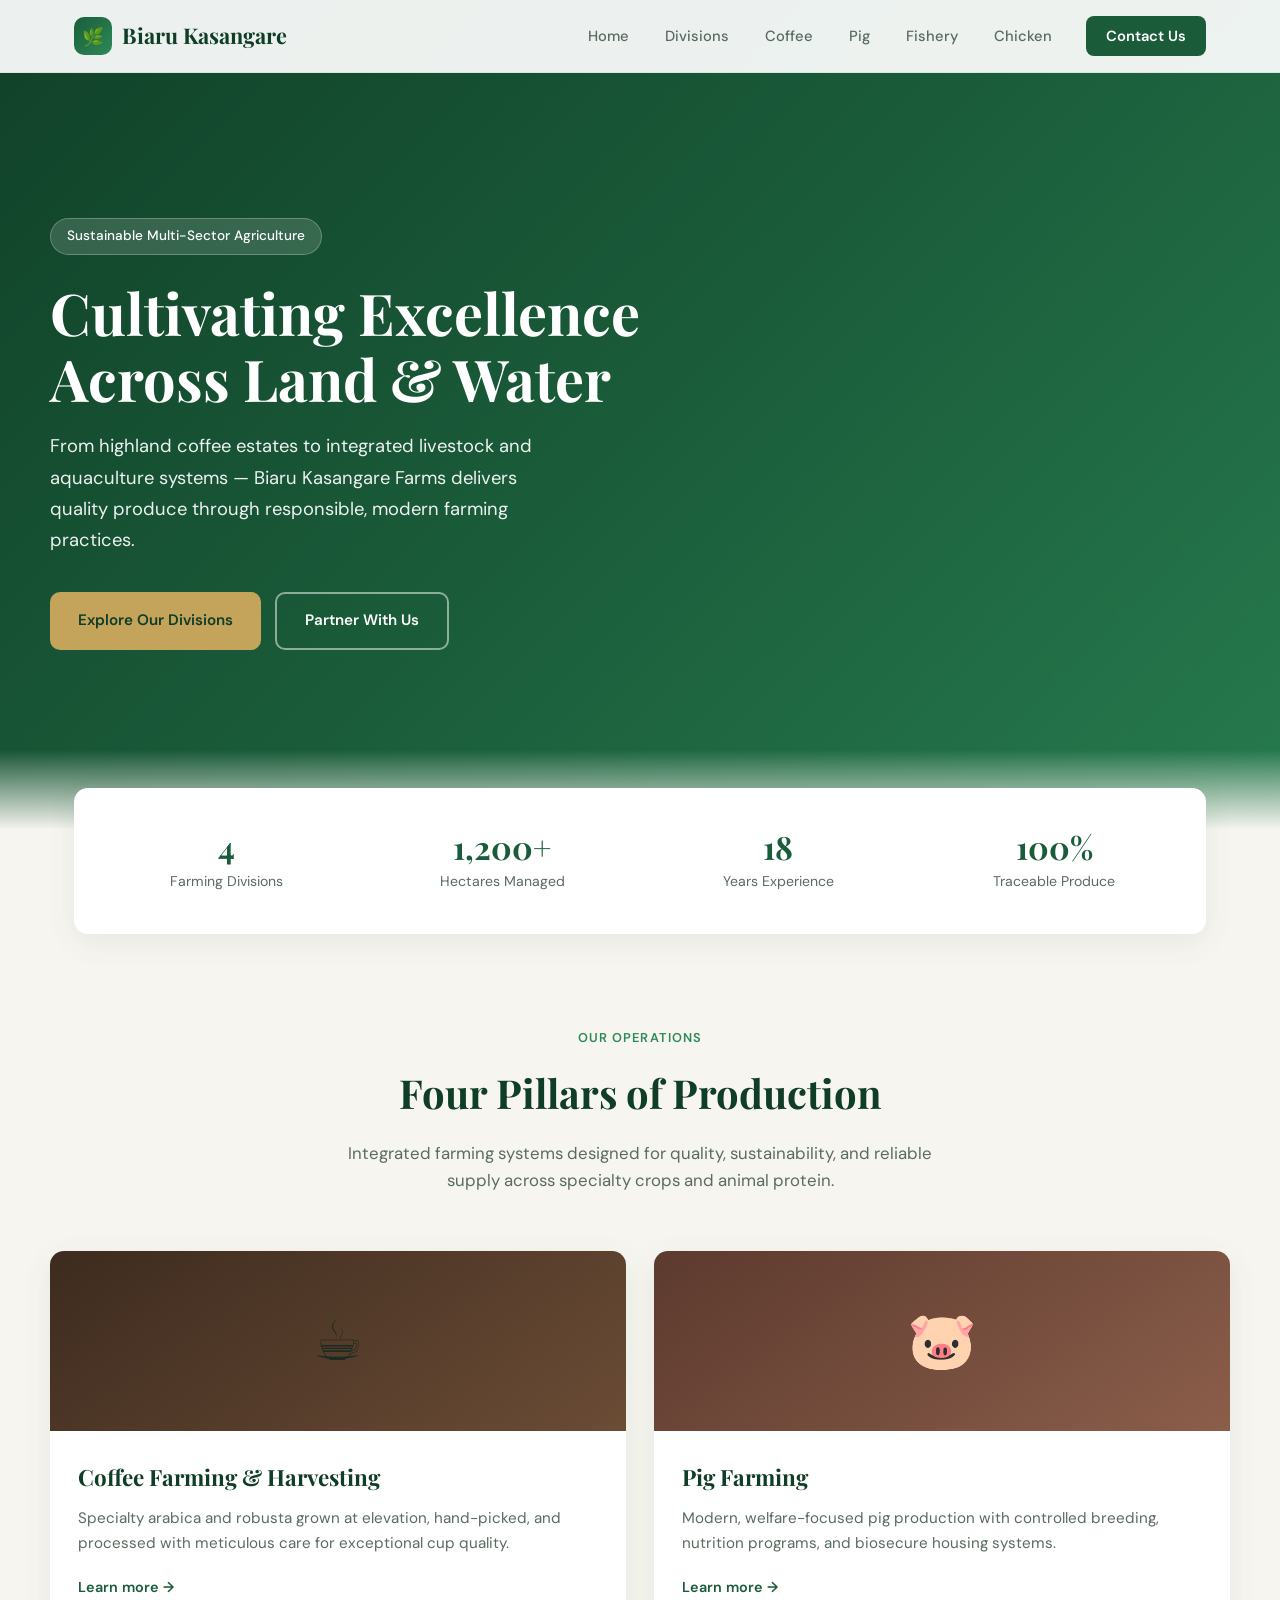
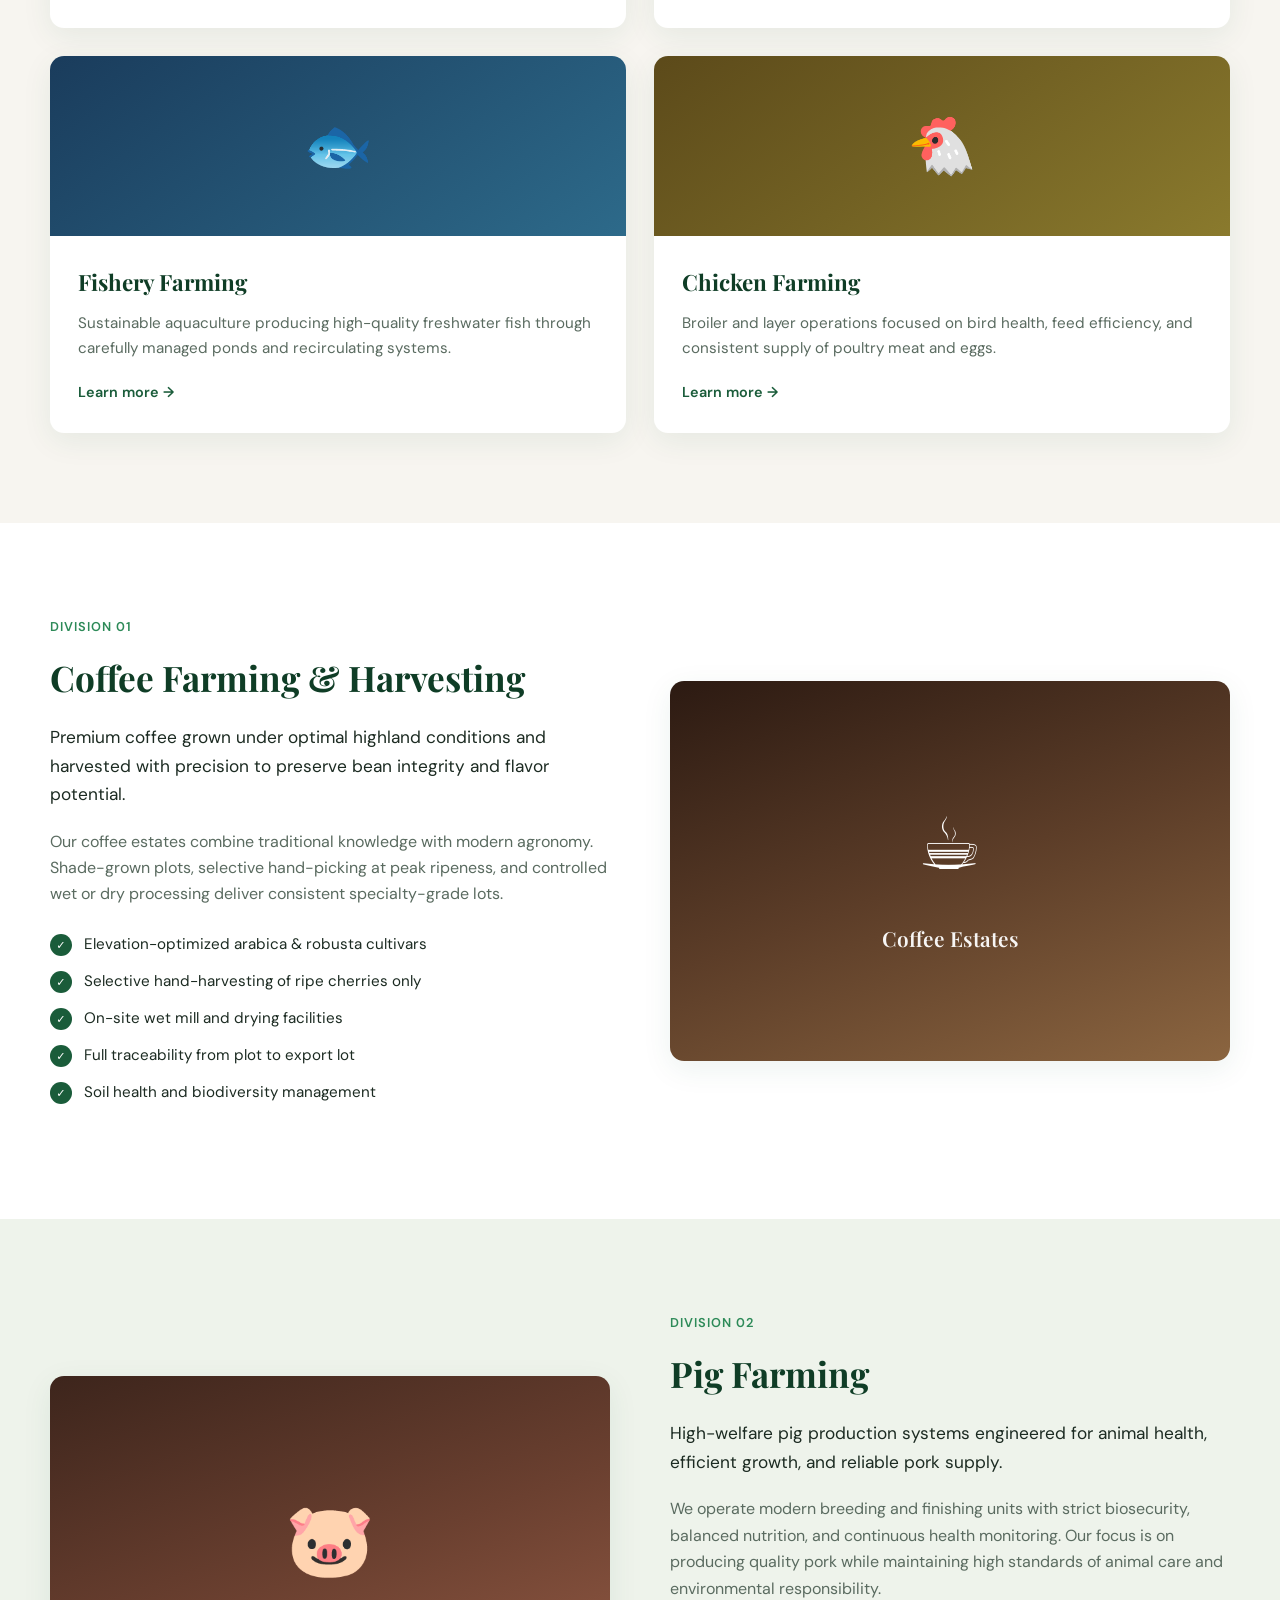
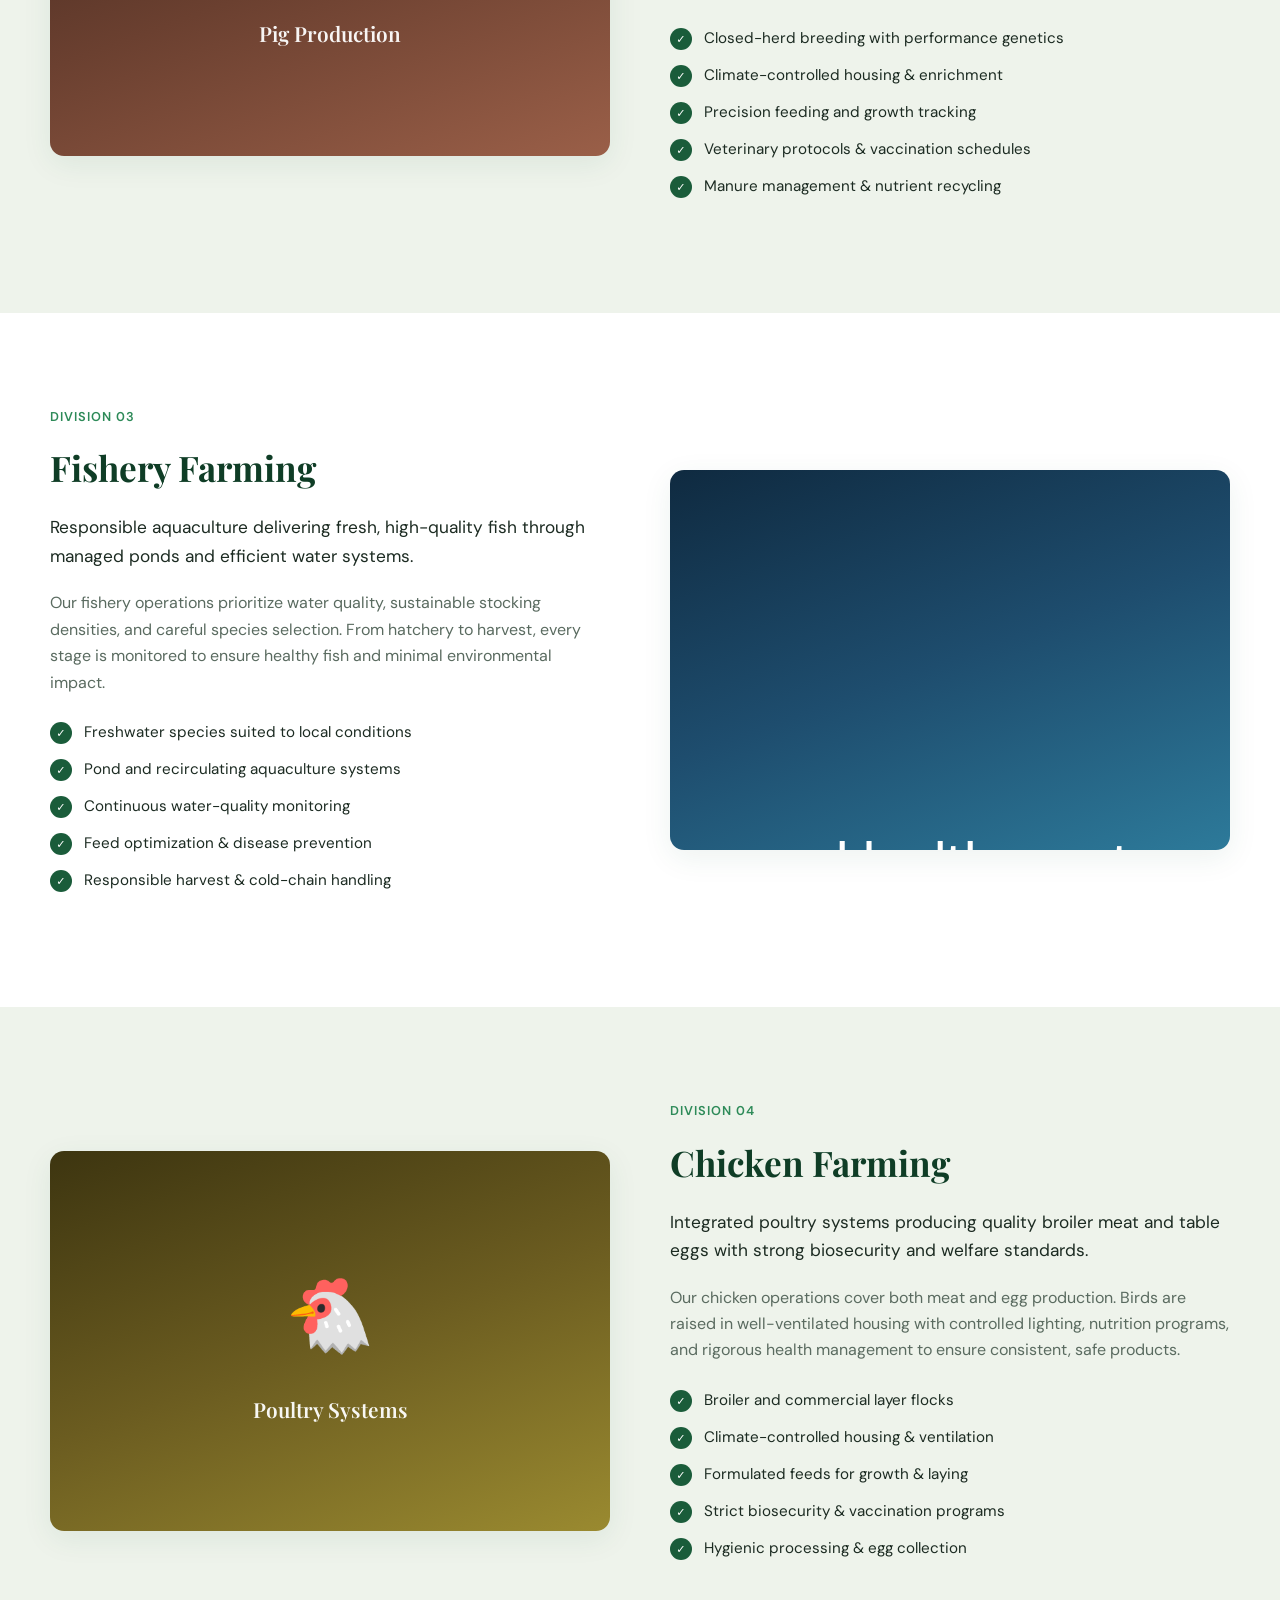
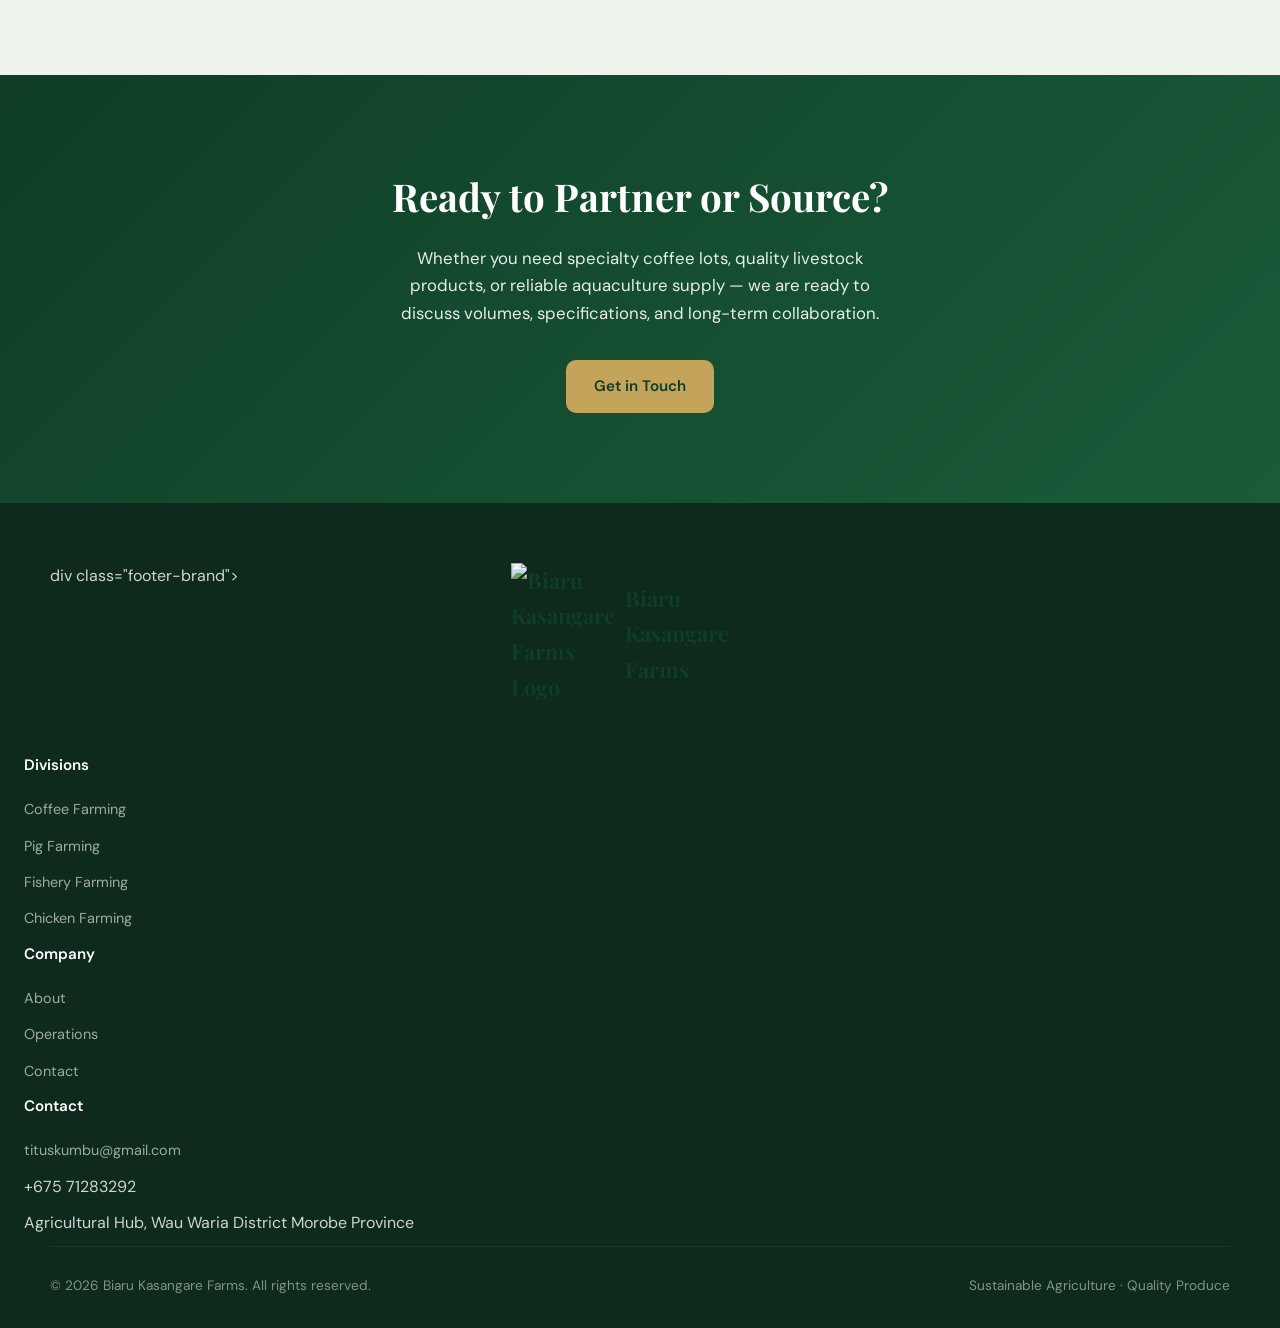
==== commit 51c8006a: "Update index.html" ====
--- a/index.html
+++ b/index.html
@@ -862,10 +862,163 @@
             <li>Responsible harvest &amp; cold-chain handling</li>
           </ul>
         </div>
-        <div class="detail-visual fishery">
-          🐟
-          <span>Aquaculture</span>
-        </div>
+        
+<div class="detail-visual fishery fish-pond-scene" id="fishPondScene">
+  <!-- Underwater light -->
+  <div class="water-rays"></div>
+  <div class="water-glow"></div>
+
+  <!-- Pond plants -->
+  <div class="pond-plant plant-left">
+    <i></i><i></i><i></i><i></i>
+  </div>
+  <div class="pond-plant plant-right">
+    <i></i><i></i><i></i><i></i>
+  </div>
+
+  <!-- Swimming fish -->
+  <div class="fish-swimmer" id="mainFish">
+    <svg class="animated-fish" viewBox="0 0 320 180"
+         xmlns="http://www.w3.org/2000/svg" role="img"
+         aria-label="Animated fish swimming underwater">
+      <defs>
+        <linearGradient id="fishBodyGradient" x1="0" y1="0" x2="0.2" y2="1">
+          <stop offset="0%" stop-color="#ffe7a0"/>
+          <stop offset="36%" stop-color="#f6a63c"/>
+          <stop offset="75%" stop-color="#e66b22"/>
+          <stop offset="100%" stop-color="#a83b17"/>
+        </linearGradient>
+        <linearGradient id="fishFinGradient" x1="0" y1="0" x2="1" y2="1">
+          <stop offset="0%" stop-color="#ffdb75"/>
+          <stop offset="100%" stop-color="#d94b20"/>
+        </linearGradient>
+        <linearGradient id="fishBelly" x1="0" y1="0" x2="0" y2="1">
+          <stop offset="0%" stop-color="#fff3ce"/>
+          <stop offset="100%" stop-color="#f5c78a"/>
+        </linearGradient>
+        <radialGradient id="fishShine">
+          <stop offset="0%" stop-color="#ffffff" stop-opacity=".8"/>
+          <stop offset="100%" stop-color="#ffffff" stop-opacity="0"/>
+        </radialGradient>
+        <filter id="fishShadow">
+          <feGaussianBlur stdDeviation="4"/>
+        </filter>
+      </defs>
+
+      <!-- Soft shadow -->
+      <ellipse cx="155" cy="137" rx="94" ry="12"
+               fill="#001b31" opacity=".28" filter="url(#fishShadow)"/>
+
+      <!-- Tail: animated separately -->
+      <g class="fish-tail">
+        <path d="M70 83 Q36 40 10 50 Q23 83 9 115 Q43 123 70 98 Z"
+              fill="url(#fishFinGradient)" stroke="#a83b17" stroke-width="2"/>
+        <path d="M64 88 L21 57 M61 94 L20 111 M53 86 L35 71"
+              fill="none" stroke="#ffe5a2" stroke-width="2" opacity=".65"/>
+      </g>
+
+      <!-- Upper fin -->
+      <path d="M91 62 Q124 20 166 43 Q147 51 133 69 Z"
+            fill="url(#fishFinGradient)" stroke="#b94c1d" stroke-width="2"/>
+      <path d="M109 57 L137 38 M123 61 L151 44"
+            stroke="#ffe5a2" stroke-width="2" opacity=".7"/>
+
+      <!-- Lower fin -->
+      <path d="M101 108 Q125 143 158 120 L134 106 Z"
+            fill="url(#fishFinGradient)" stroke="#b94c1d" stroke-width="2"/>
+
+      <!-- Body -->
+      <path d="M56 89
+               C61 54 100 39 151 45
+               C205 46 246 66 269 84
+               Q285 91 268 101
+               C232 124 191 134 144 126
+               C95 123 63 112 56 89 Z"
+            fill="url(#fishBodyGradient)" stroke="#a74319" stroke-width="2.5"/>
+
+      <!-- Belly -->
+      <path d="M72 102 Q122 126 178 116 Q208 112 230 98
+               Q187 137 131 124 Q91 121 72 102 Z"
+            fill="url(#fishBelly)" opacity=".94"/>
+
+      <!-- Scales -->
+      <g fill="none" stroke="#ffe9b2" stroke-width="1.7" opacity=".58">
+        <path d="M94 63 q12 10 0 20 M112 58 q12 10 0 20 M130 55 q12 10 0 20"/>
+        <path d="M151 55 q12 10 0 20 M172 59 q12 10 0 20 M193 65 q12 10 0 20"/>
+        <path d="M89 84 q12 10 0 20 M109 80 q12 10 0 20 M129 78 q12 10 0 20"/>
+        <path d="M149 77 q12 10 0 20 M169 79 q12 10 0 20 M189 81 q12 10 0 20"/>
+        <path d="M111 102 q12 10 0 16 M132 99 q12 10 0 16 M153 99 q12 10 0 16"/>
+        <path d="M174 99 q12 10 0 16 M195 97 q12 10 0 16"/>
+      </g>
+
+      <!-- Side fin: animated -->
+      <g class="fish-side-fin">
+        <path d="M142 91 Q168 77 185 95 Q169 117 146 110 Z"
+              fill="url(#fishFinGradient)" stroke="#a74319" stroke-width="1.7"/>
+        <path d="M151 98 L176 94 M153 104 L171 98"
+              fill="none" stroke="#ffe9b2" stroke-width="1.5"/>
+      </g>
+
+      <!-- Head highlight -->
+      <ellipse cx="231" cy="68" rx="30" ry="13"
+               fill="url(#fishShine)" transform="rotate(10 231 68)"/>
+
+      <!-- Eye -->
+      <circle cx="240" cy="77" r="9" fill="#fff9e8"/>
+      <circle cx="243" cy="78" r="5.5" fill="#132d40"/>
+      <circle cx="245" cy="76" r="2" fill="#ffffff"/>
+
+      <!-- Mouth -->
+      <path d="M270 86 Q280 91 270 96"
+            fill="none" stroke="#81351d" stroke-width="2.5" stroke-linecap="round"/>
+
+      <!-- Gill -->
+      <path d="M219 78 Q207 92 220 106"
+            fill="none" stroke="#a74319" stroke-width="2.5"/>
+      <path d="M225 82 Q218 94 226 102"
+            fill="none" stroke="#ffd17b" stroke-width="1.5"/>
+
+      <!-- Glistening water highlights -->
+      <path d="M92 69 Q133 48 177 62"
+            fill="none" stroke="#fff8d9" stroke-width="3"
+            opacity=".65" stroke-linecap="round"/>
+    </svg>
+  </div>
+
+  <!-- Smaller fish in the distance -->
+  <div class="distant-fish distant-fish-one"> 
+    <svg viewBox="0 0 120 60" aria-hidden="true">
+      <path d="M25 30 Q48 7 82 29 Q48 51 25 30Z" fill="#bce8ec"/>
+      <path d="M28 30 L8 15 L11 44Z" fill="#86ceda"/>
+      <circle cx="76" cy="27" r="2.5" fill="#173e58"/>
+    </svg>
+  </div>
+
+  <div class="distant-fish distant-fish-two">
+    <svg viewBox="0 0 120 60" aria-hidden="true">
+      <path d="M25 30 Q48 7 82 29 Q48 51 25 30Z" fill="#8bd2cf"/>
+      <path d="M28 30 L8 15 L11 44Z" fill="#5bb5b5"/>
+      <circle cx="76" cy="27" r="2.5" fill="#173e58"/>
+    </svg>
+  </div>
+
+  <!-- Bubbles and particles are generated by JavaScript -->
+  <div class="water-particles" id="waterParticles"></div>
+  <div class="water-bubbles" id="waterBubbles"></div>
+
+  <!-- Water surface -->
+  <div class="pond-surface">
+    <div class="surface-ripple"></div>
+    <div class="surface-ripple ripple-two"></div>
+  </div>
+
+  <div class="aquaculture-label">
+    <span class="label-dot"></span>
+    <span>AQUACULTURE</span>
+    <small>Healthy waters. Sustainable growth.</small>
+  </div>
+</div>
+
       </div>
     </div>
   </section>
@@ -946,37 +1099,7 @@
   </footer>
 
   <script>
-    // Mobile menu
-    const menuToggle = document.getElementById('menuToggle');
-    const navLinks = document.getElementById('navLinks');
-    menuToggle.addEventListener('click', () => {
-      navLinks.classList.toggle('open');
-    });
-
-    // Close menu on link click
-    navLinks.querySelectorAll('a').forEach(link => {
-      link.addEventListener('click', () => navLinks.classList.remove('open'));
-    });
-
-    // Header shadow on scroll
-    const header = document.getElementById('header');
-    window.addEventListener('scroll', () => {
-      header.classList.toggle('scrolled', window.scrollY > 20);
-    });
-
-    // Active nav highlight
-    const sections = document.querySelectorAll('section[id]');
-    window.addEventListener('scroll', () => {
-      let current = '';
-      sections.forEach(section => {
-        const top = section.offsetTop - 100;
-        if (scrollY >= top) current = section.getAttribute('id');
-      });
-      navLinks.querySelectorAll('a').forEach(a => {
-        a.classList.remove('active');
-        if (a.getAttribute('href') === '#' + current) a.classList.add('active');
-      });
-    });
+    src="index.js" defer><
   </script>
 </body>
 </html>
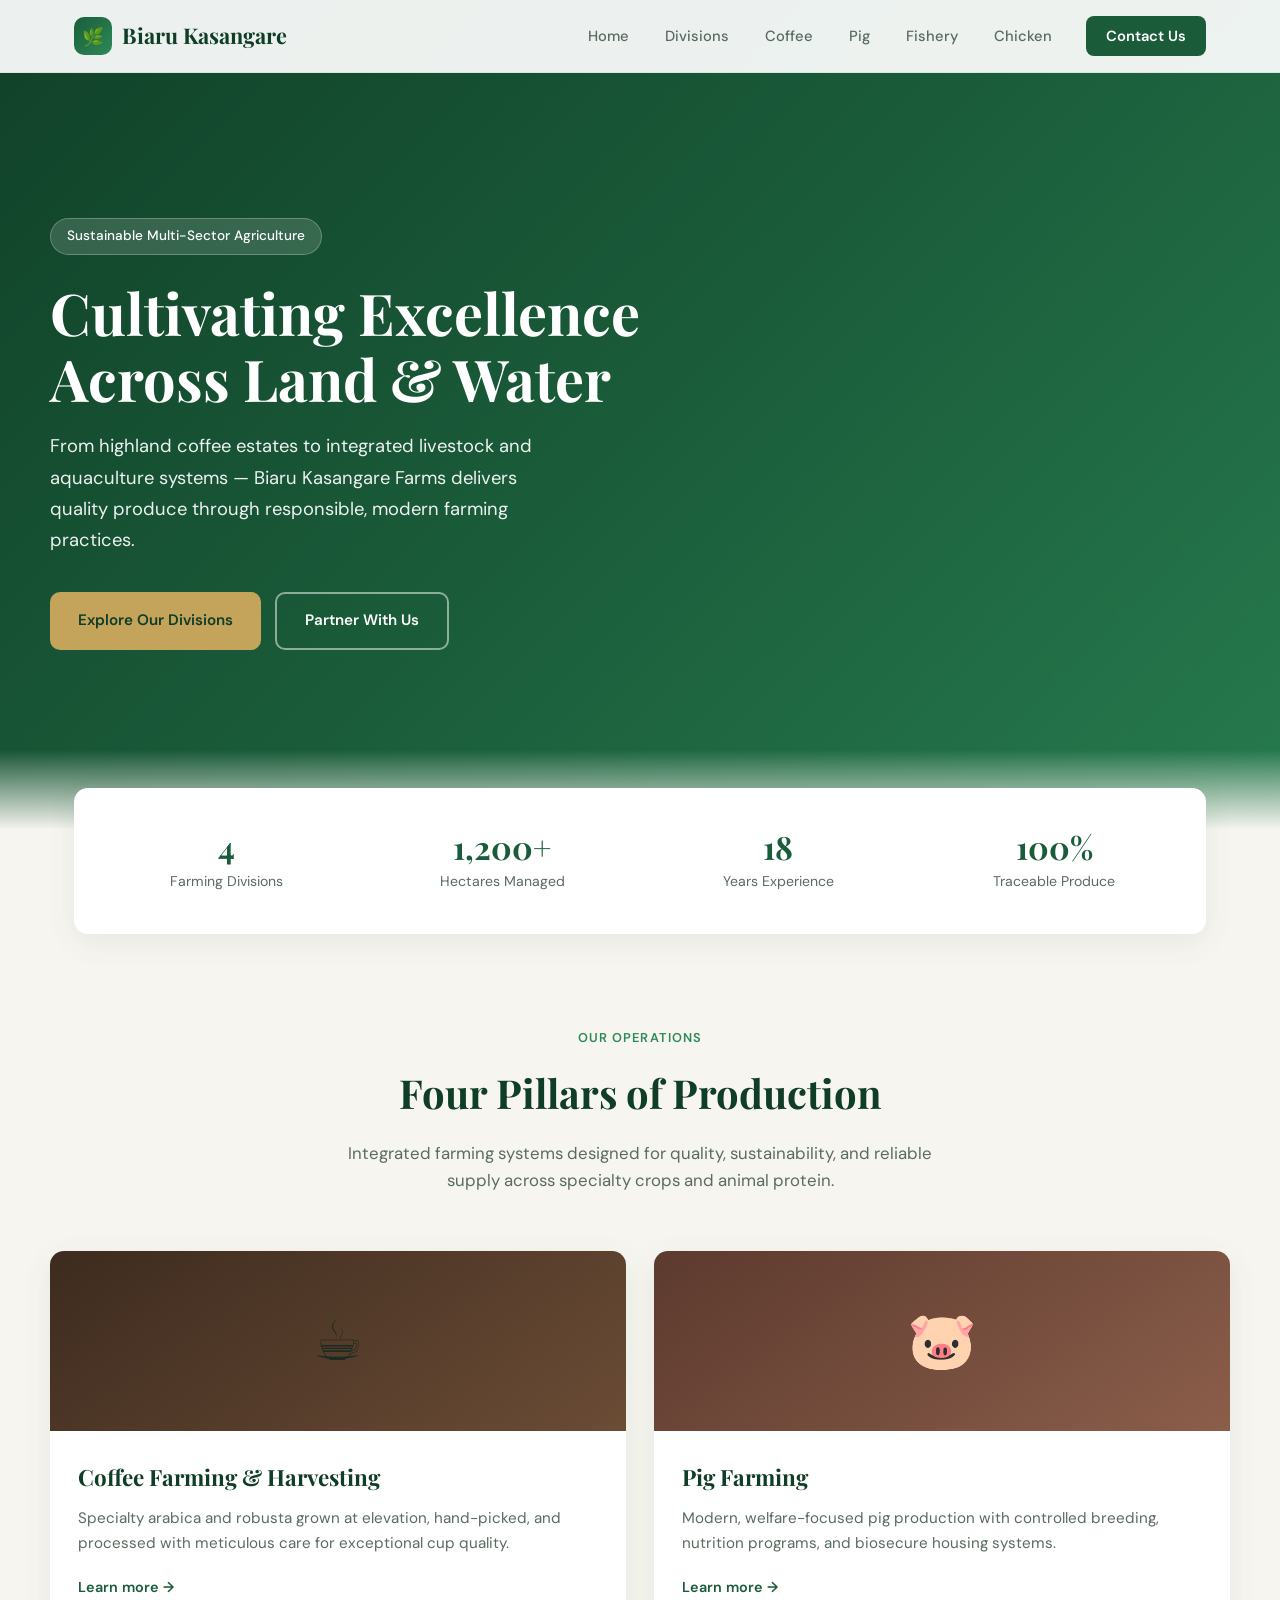
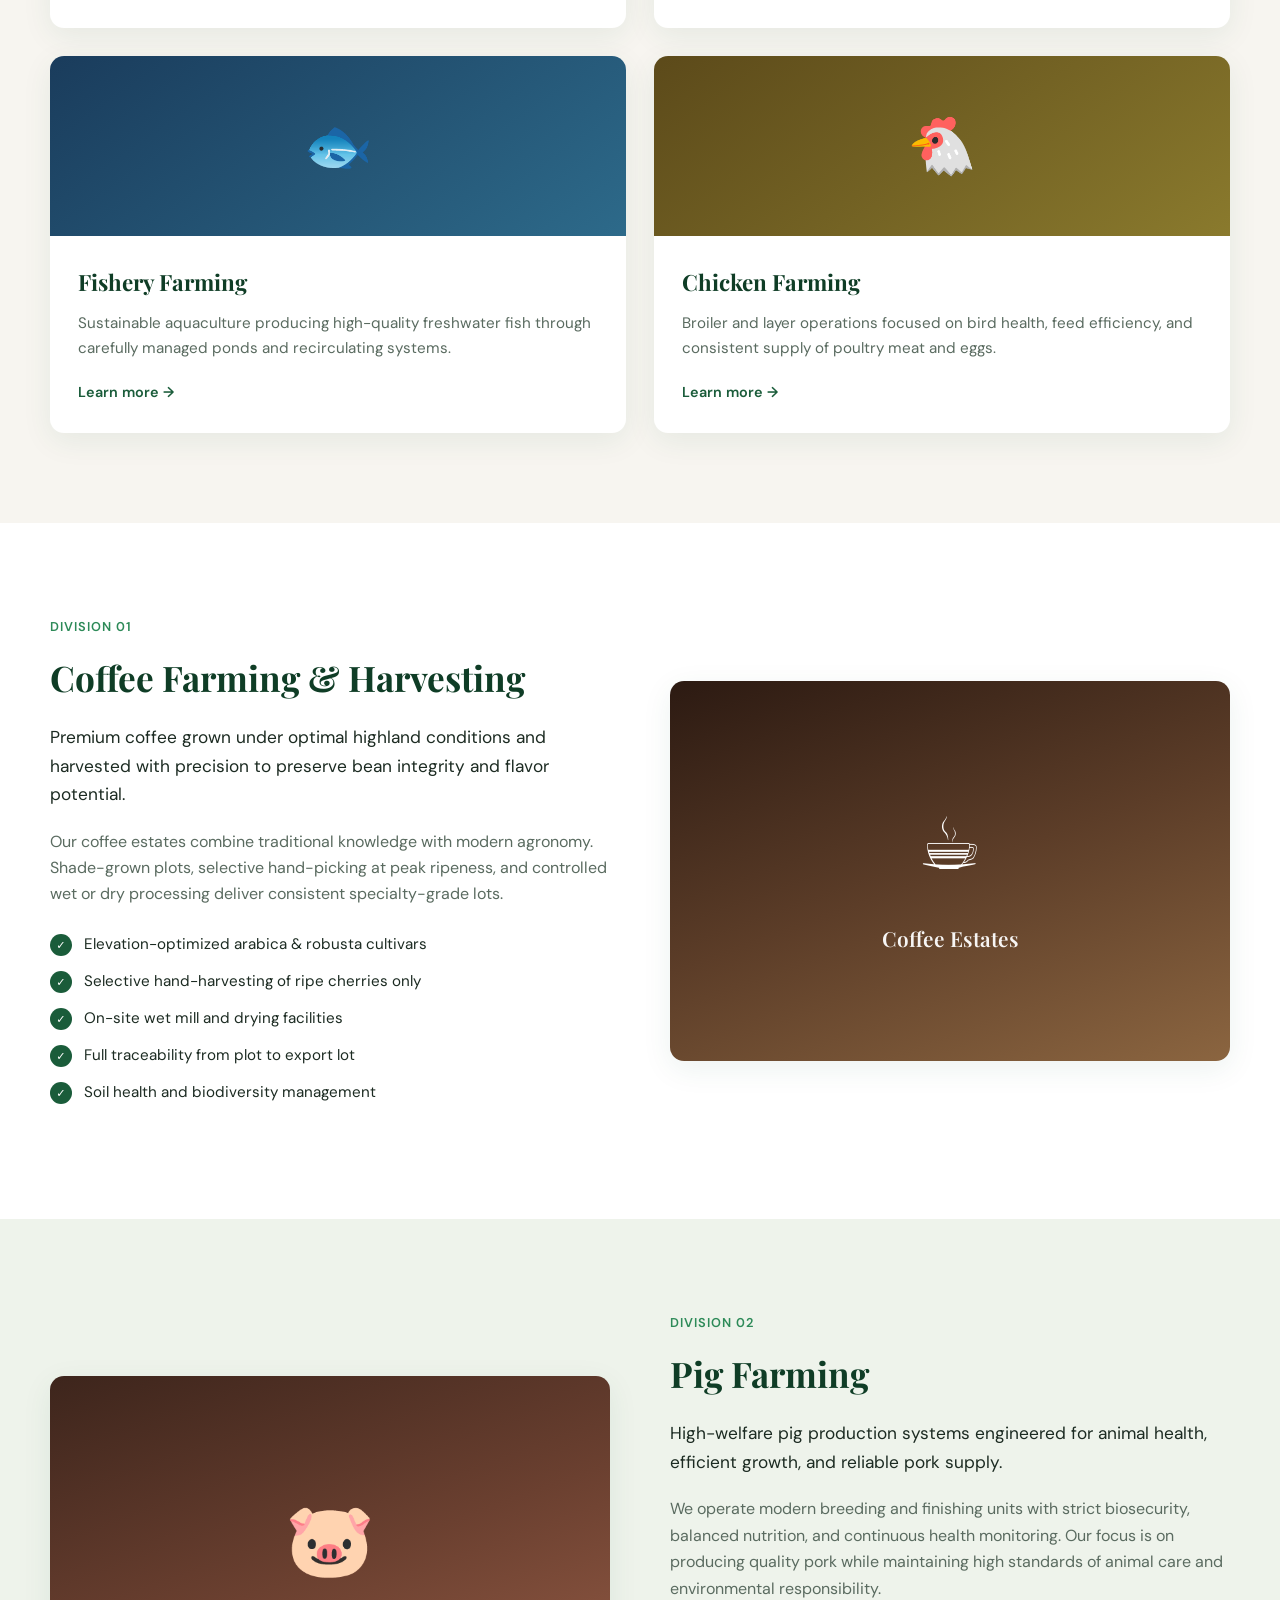
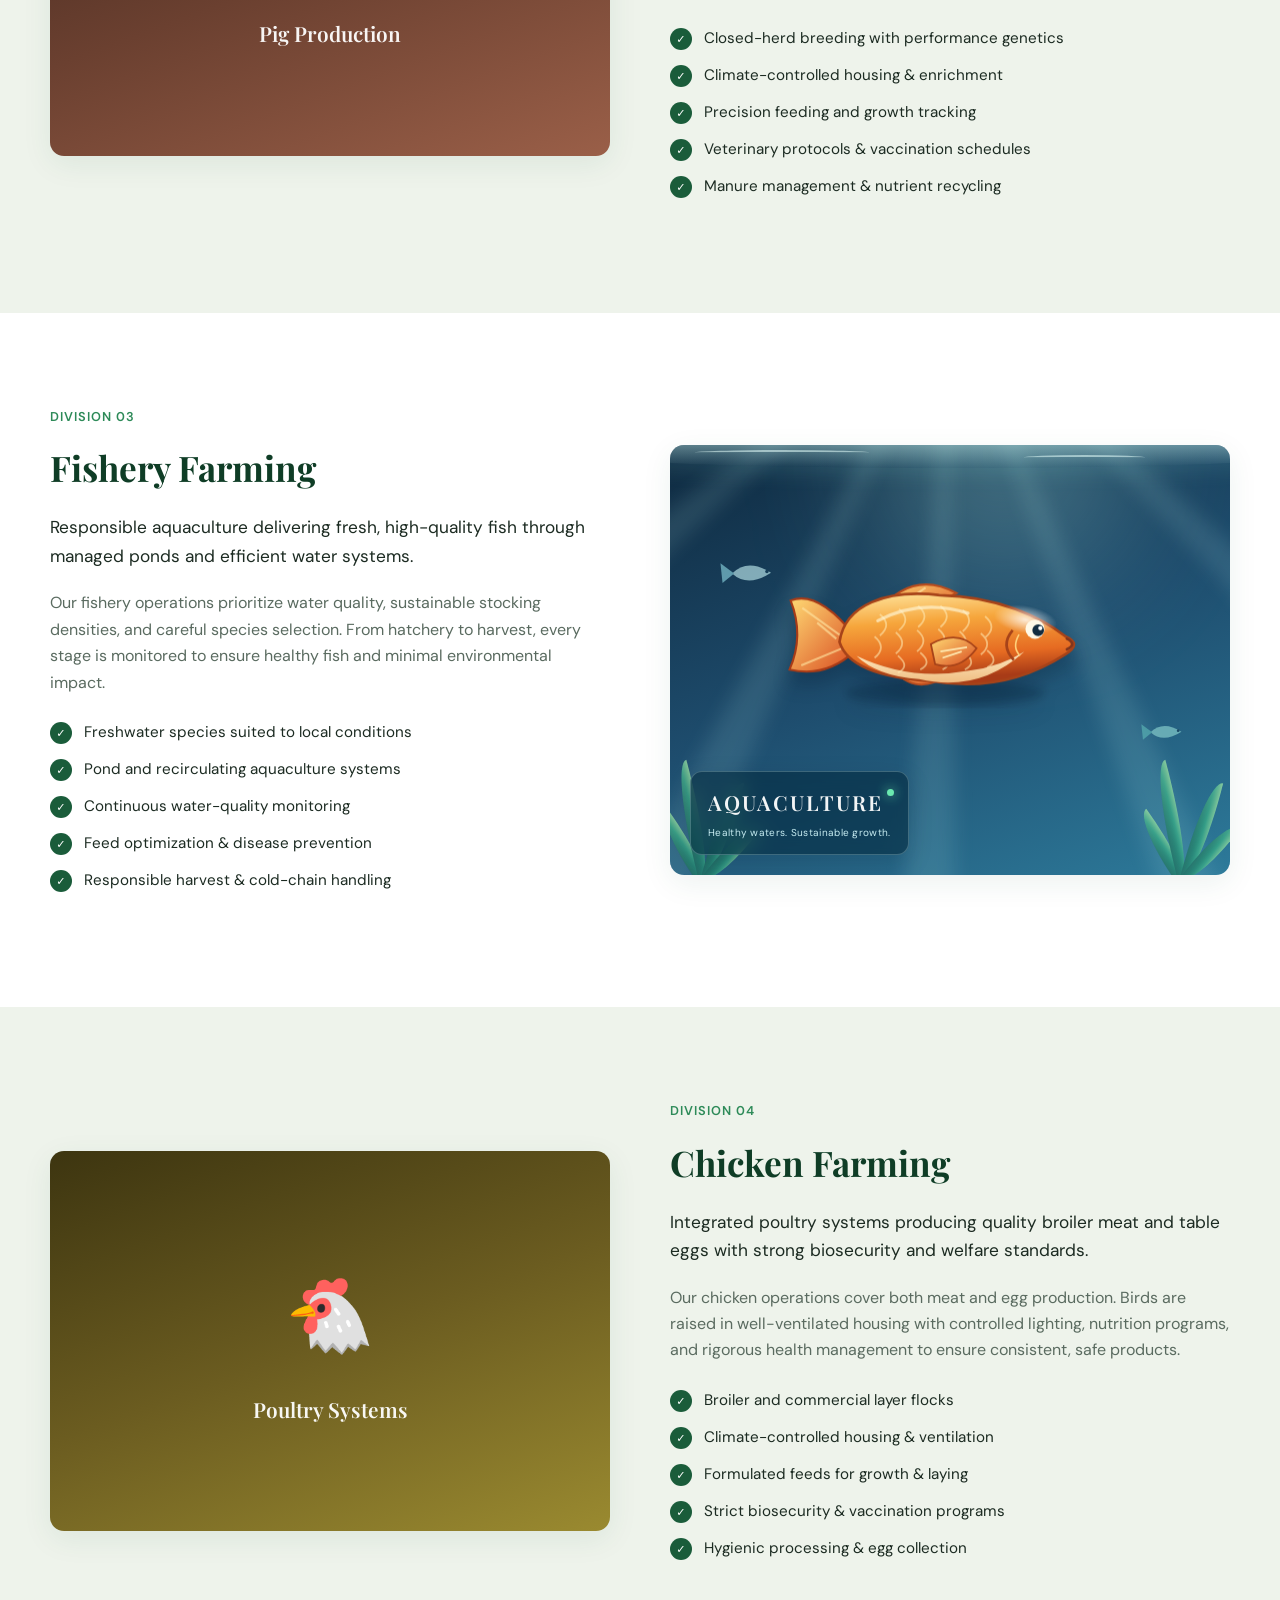
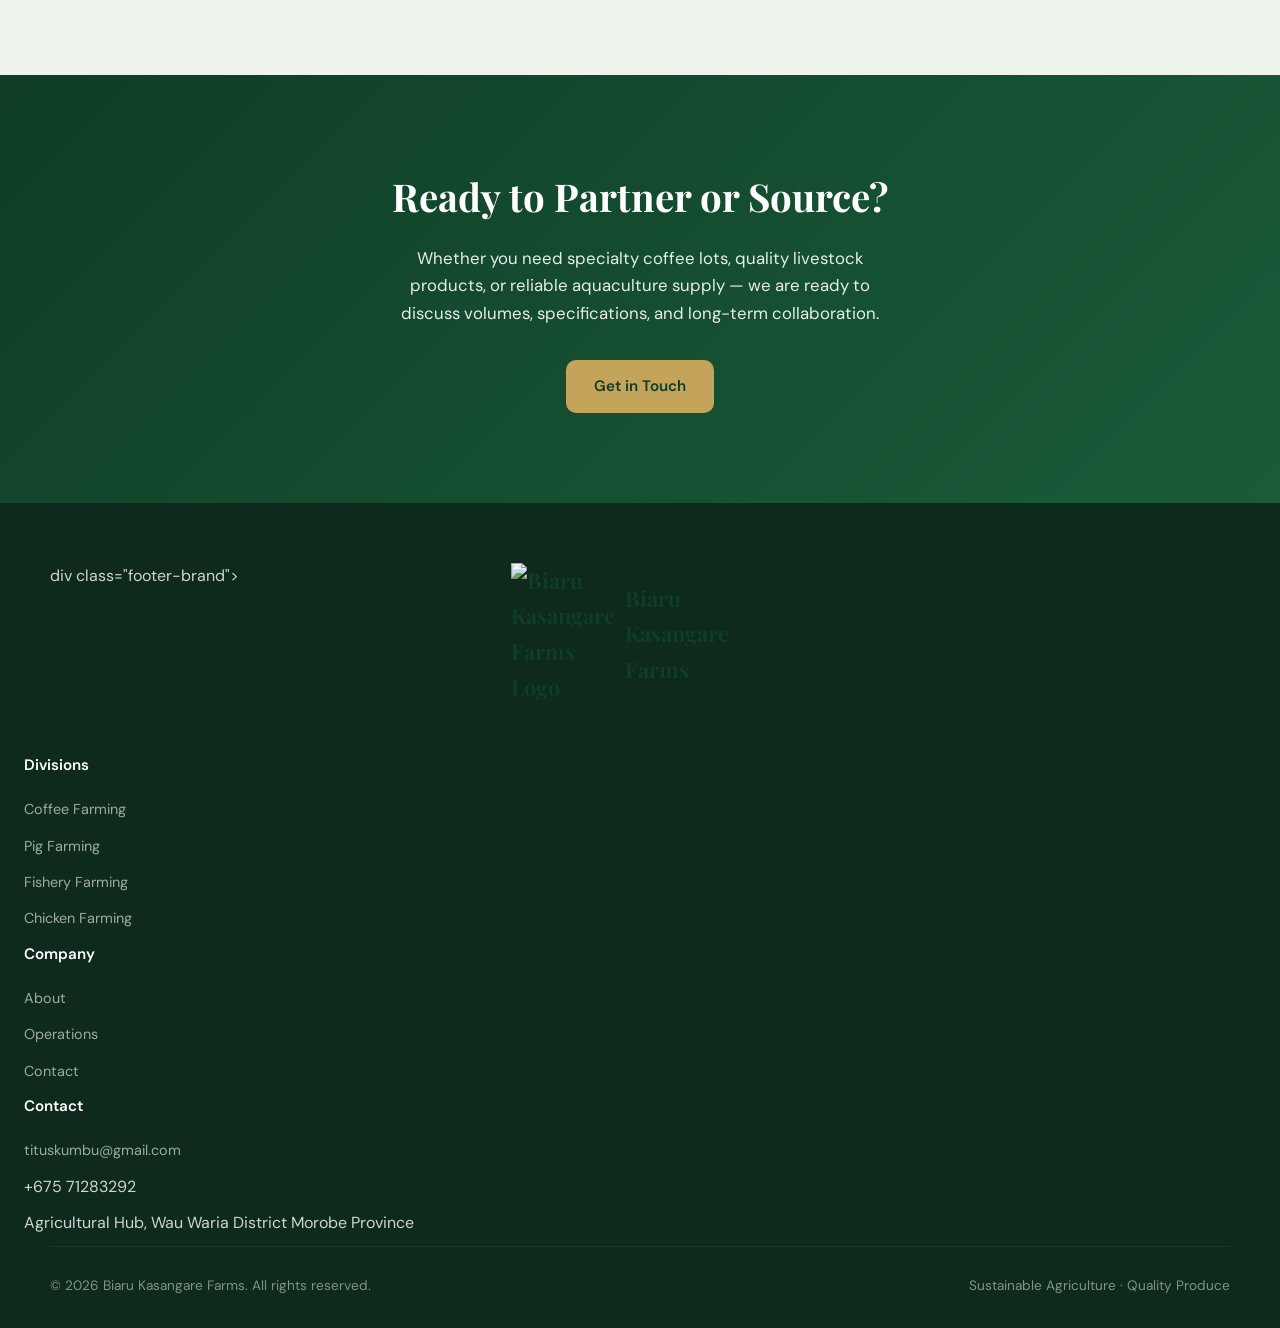
==== commit dea59a01: "Update index.html" ====
--- a/index.html
+++ b/index.html
@@ -6,6 +6,7 @@
   <title>Biaru Kasangare Farms | Sustainable Agriculture</title>
   <meta name="description" content="Professional multi-sector farming enterprise specializing in coffee, pig, fishery, and chicken farming with sustainable practices.">
   <link rel="preconnect" href="https://fonts.googleapis.com">
+  <link rel="stylesheet" href="fish-pond.css">
   <link rel="preconnect" href="https://fonts.gstatic.com" crossorigin>
   <link href="https://fonts.googleapis.com/css2?family=DM+Sans:ital,opsz,wght@0,9..40,400;0,9..40,500;0,9..40,600;0,9..40,700;1,9..40,400&family=Playfair+Display:wght@600;700&display=swap" rel="stylesheet">
   <style>
--- a/fish-pond.css
+++ b/fish-pond.css
@@ -0,0 +1,372 @@
+
+/* ========================================
+   DIGITECHNOLOGO — ANIMATED FISH POND
+   ======================================== */
+
+.fish-pond-scene {
+  position: relative;
+  isolation: isolate;
+  overflow: hidden;
+  min-height: 430px;
+  width: 100%;
+  border-radius: 22px;
+  background:
+    radial-gradient(ellipse at 50% 8%, rgba(111,232,240,.62), transparent 42%),
+    radial-gradient(ellipse at 10% 80%, rgba(11,155,169,.45), transparent 40%),
+    linear-gradient(180deg, #168da8 0%, #086b91 34%, #064565 70%, #02283f 100%);
+  box-shadow: 0 22px 55px rgba(0, 54, 83, .25);
+  contain: paint;
+  perspective: 900px;
+}
+
+/* Gentle underwater lighting */
+.water-rays {
+  position: absolute;
+  inset: -35% -20%;
+  z-index: -1;
+  pointer-events: none;
+  background: repeating-conic-gradient(
+    from 195deg at 50% 0%,
+    transparent 0deg 8deg,
+    rgba(202,255,249,.11) 9deg 13deg,
+    transparent 14deg 24deg
+  );
+  filter: blur(9px);
+  animation: rayDrift 13s ease-in-out infinite alternate;
+}
+
+.water-glow {
+  position: absolute;
+  width: 260px;
+  height: 260px;
+  top: -120px;
+  left: 36%;
+  border-radius: 50%;
+  background: rgba(192,255,246,.25);
+  filter: blur(65px);
+  animation: glowPulse 7s ease-in-out infinite alternate;
+}
+
+/* Main fish motion */
+.fish-swimmer {
+  position: absolute;
+  z-index: 4;
+  width: min(82%, 340px);
+  left: 50%;
+  top: 46%;
+  transform: translate(-50%, -50%);
+  animation: fishJourney 11s ease-in-out infinite;
+  will-change: transform;
+}
+
+.animated-fish {
+  display: block;
+  width: 100%;
+  overflow: visible;
+  filter: drop-shadow(0 13px 9px rgba(0, 20, 39, .22));
+  animation: fishBob 2.7s ease-in-out infinite;
+  transform-origin: center;
+}
+
+.fish-tail {
+  transform-box: view-box;
+  transform-origin: 69px 90px;
+  animation: tailSwim .48s ease-in-out infinite alternate;
+}
+
+.fish-side-fin {
+  transform-box: view-box;
+  transform-origin: 148px 97px;
+  animation: finFlap .65s ease-in-out infinite alternate;
+}
+
+@keyframes fishJourney {
+  0%, 100% { transform: translate(-50%, -50%) translate(0, 0) rotate(-2deg); }
+  22% { transform: translate(-44%, -56%) translate(12px, -7px) rotate(1deg); }
+  48% { transform: translate(-56%, -45%) translate(-10px, 7px) rotate(-1deg); }
+  72% { transform: translate(-47%, -52%) translate(9px, 2px) rotate(2deg); }
+}
+
+@keyframes fishBob {
+  0%, 100% { transform: translateY(0) scaleY(1); }
+  50% { transform: translateY(-7px) scaleY(1.015); }
+}
+
+@keyframes tailSwim {
+  from { transform: rotate(-22deg) scaleX(.95); }
+  to { transform: rotate(22deg) scaleX(1.05); }
+}
+
+@keyframes finFlap {
+  from { transform: rotate(-10deg); }
+  to { transform: rotate(14deg); }
+}
+
+/* Smaller fish swimming in the background */
+.distant-fish {
+  position: absolute;
+  width: 82px;
+  opacity: .65;
+  filter: blur(.4px);
+  z-index: 2;
+  animation: distantSwim 12s ease-in-out infinite;
+}
+
+.distant-fish svg {
+  display: block;
+  width: 100%;
+}
+
+.distant-fish-one {
+  top: 25%;
+  left: 8%;
+  animation-delay: -3s;
+}
+
+.distant-fish-two {
+  top: 63%;
+  right: 5%;
+  width: 65px;
+  animation-delay: -8s;
+}
+
+@keyframes distantSwim {
+  0%, 100% { transform: translate(0, 0) scaleX(1); }
+  45% { transform: translate(50px, -18px) scaleX(1); }
+  50% { transform: translate(55px, -18px) scaleX(-1); }
+  95% { transform: translate(-5px, 10px) scaleX(-1); }
+}
+
+/* Floating underwater particles */
+.water-particles,
+.water-bubbles {
+  position: absolute;
+  inset: 0;
+  overflow: hidden;
+  pointer-events: none;
+  z-index: 3;
+}
+
+.water-particle {
+  position: absolute;
+  width: 3px;
+  height: 3px;
+  border-radius: 50%;
+  background: rgba(220,255,255,.8);
+  box-shadow: 0 0 8px rgba(173,255,251,.6);
+  animation: particleFloat var(--duration, 8s) linear infinite;
+  animation-delay: var(--delay, 0s);
+}
+
+@keyframes particleFloat {
+  0% { transform: translate3d(0, 35px, 0); opacity: 0; }
+  15% { opacity: .8; }
+  85% { opacity: .55; }
+  100% { transform: translate3d(var(--drift, 18px), -430px, 0); opacity: 0; }
+}
+
+/* Rising bubbles */
+.water-bubble {
+  position: absolute;
+  bottom: -35px;
+  left: var(--x, 50%);
+  width: var(--size, 12px);
+  height: var(--size, 12px);
+  border: 1px solid rgba(219,255,255,.72);
+  border-radius: 50%;
+  background: radial-gradient(circle at 30% 25%,
+    rgba(255,255,255,.7), rgba(169,239,250,.12) 65%, transparent);
+  box-shadow: inset -2px -2px 5px rgba(200,255,255,.12),
+              0 0 7px rgba(160,240,255,.12);
+  animation: bubbleRise var(--duration, 7s) linear infinite;
+  animation-delay: var(--delay, 0s);
+}
+
+@keyframes bubbleRise {
+  0% { transform: translate3d(0, 0, 0) scale(.6); opacity: 0; }
+  12% { opacity: .8; }
+  70% { opacity: .65; }
+  100% {
+    transform: translate3d(var(--drift, 25px), -470px, 0) scale(1.15);
+    opacity: 0;
+  }
+}
+
+/* Pond surface */
+.pond-surface {
+  position: absolute;
+  top: 0;
+  left: -10%;
+  width: 120%;
+  height: 23px;
+  z-index: 5;
+  border-radius: 0 0 50% 50%;
+  background: linear-gradient(180deg, rgba(208,255,250,.4), rgba(126,230,239,.05));
+  box-shadow: 0 4px 22px rgba(166,255,249,.14);
+  animation: surfaceWave 4s ease-in-out infinite alternate;
+}
+
+.surface-ripple {
+  position: absolute;
+  left: 12%;
+  top: 5px;
+  width: 26%;
+  height: 5px;
+  border-top: 2px solid rgba(230,255,251,.55);
+  border-radius: 50%;
+  animation: rippleMove 6s ease-in-out infinite alternate;
+}
+
+.surface-ripple.ripple-two {
+  left: 61%;
+  top: 10px;
+  width: 18%;
+  animation-delay: -2s;
+}
+
+@keyframes surfaceWave {
+  from { transform: translateX(-1%) scaleY(.85); }
+  to { transform: translateX(1%) scaleY(1.2); }
+}
+
+@keyframes rippleMove {
+  from { transform: translateX(-8px) scaleX(.8); opacity: .3; }
+  to { transform: translateX(12px) scaleX(1.2); opacity: .9; }
+}
+
+/* Decorative aquatic vegetation */
+.pond-plant {
+  position: absolute;
+  bottom: -8px;
+  width: 70px;
+  height: 135px;
+  z-index: 2;
+  opacity: .78;
+  transform-origin: bottom center;
+  animation: plantSway 5s ease-in-out infinite alternate;
+}
+
+.plant-left { left: 0; }
+.plant-right { right: 2%; animation-delay: -2s; }
+
+.pond-plant i {
+  position: absolute;
+  bottom: 0;
+  left: 30px;
+  width: 19px;
+  height: 95px;
+  border-radius: 100% 0 100% 0;
+  transform-origin: bottom center;
+  background: linear-gradient(90deg, #075b50, #39aa85 60%, #9ce1a0);
+  box-shadow: inset 3px 0 5px rgba(200,255,200,.15);
+}
+
+.pond-plant i:nth-child(1) { transform: rotate(-36deg); height: 85px; }
+.pond-plant i:nth-child(2) { transform: rotate(-15deg); height: 125px; }
+.pond-plant i:nth-child(3) { transform: rotate(14deg); height: 105px; }
+.pond-plant i:nth-child(4) { transform: rotate(36deg); height: 75px; }
+
+@keyframes plantSway {
+  from { transform: rotate(-4deg); }
+  to { transform: rotate(5deg); }
+}
+
+@keyframes rayDrift {
+  from { transform: translateX(-4%) rotate(-3deg); opacity: .5; }
+  to { transform: translateX(4%) rotate(4deg); opacity: 1; }
+}
+
+@keyframes glowPulse {
+  from { opacity: .55; transform: scale(.85); }
+  to { opacity: 1; transform: scale(1.2); }
+}
+
+/* Professional overlay label */
+.aquaculture-label {
+  position: absolute;
+  z-index: 7;
+  left: 20px;
+  bottom: 20px;
+  display: flex;
+  flex-direction: column;
+  align-items: flex-start;
+  gap: 5px;
+  padding: 13px 17px;
+  border: 1px solid rgba(221,255,255,.23);
+  border-radius: 12px;
+  color: #fff;
+  background: rgba(1, 38, 59, .58);
+  backdrop-filter: blur(10px);
+  -webkit-backdrop-filter: blur(10px);
+  box-shadow: 0 8px 25px rgba(0,20,40,.15);
+  font-size: 11px;
+  letter-spacing: 2px;
+  font-weight: 800;
+}
+
+.aquaculture-label .label-dot {
+  position: absolute;
+  top: 17px;
+  right: 14px;
+  width: 7px;
+  height: 7px;
+  border-radius: 50%;
+  background: #70f2b4;
+  box-shadow: 0 0 12px #70f2b4;
+  animation: glowPulse 2s ease-in-out infinite alternate;
+}
+
+.aquaculture-label small {
+  font-size: 10px;
+  letter-spacing: .3px;
+  font-weight: 400;
+  color: #c7edf2;
+}
+
+/* Responsive layout */
+@media (max-width: 600px) {
+  .fish-pond-scene {
+    min-height: 340px;
+    border-radius: 16px;
+  }
+
+  .fish-swimmer {
+    width: 92%;
+    top: 45%;
+  }
+
+  .distant-fish-one { left: 1%; }
+  .distant-fish-two { right: 1%; }
+
+  .aquaculture-label {
+    left: 12px;
+    bottom: 12px;
+    padding: 10px 13px;
+  }
+
+  @keyframes particleFloat {
+    0% { transform: translate3d(0, 20px, 0); opacity: 0; }
+    15% { opacity: .8; }
+    100% { transform: translate3d(var(--drift, 18px), -340px, 0); opacity: 0; }
+  }
+
+  @keyframes bubbleRise {
+    0% { transform: translate3d(0, 0, 0) scale(.6); opacity: 0; }
+    12% { opacity: .8; }
+    100% {
+      transform: translate3d(var(--drift, 25px), -360px, 0) scale(1.1);
+      opacity: 0;
+    }
+  }
+}
+
+/* Respect visitors who prefer reduced motion */
+@media (prefers-reduced-motion: reduce) {
+  .fish-pond-scene *,
+  .fish-pond-scene *::before,
+  .fish-pond-scene *::after {
+    animation-duration: .01ms !important;
+    animation-iteration-count: 1 !important;
+    scroll-behavior: auto !important;
+  }
+}
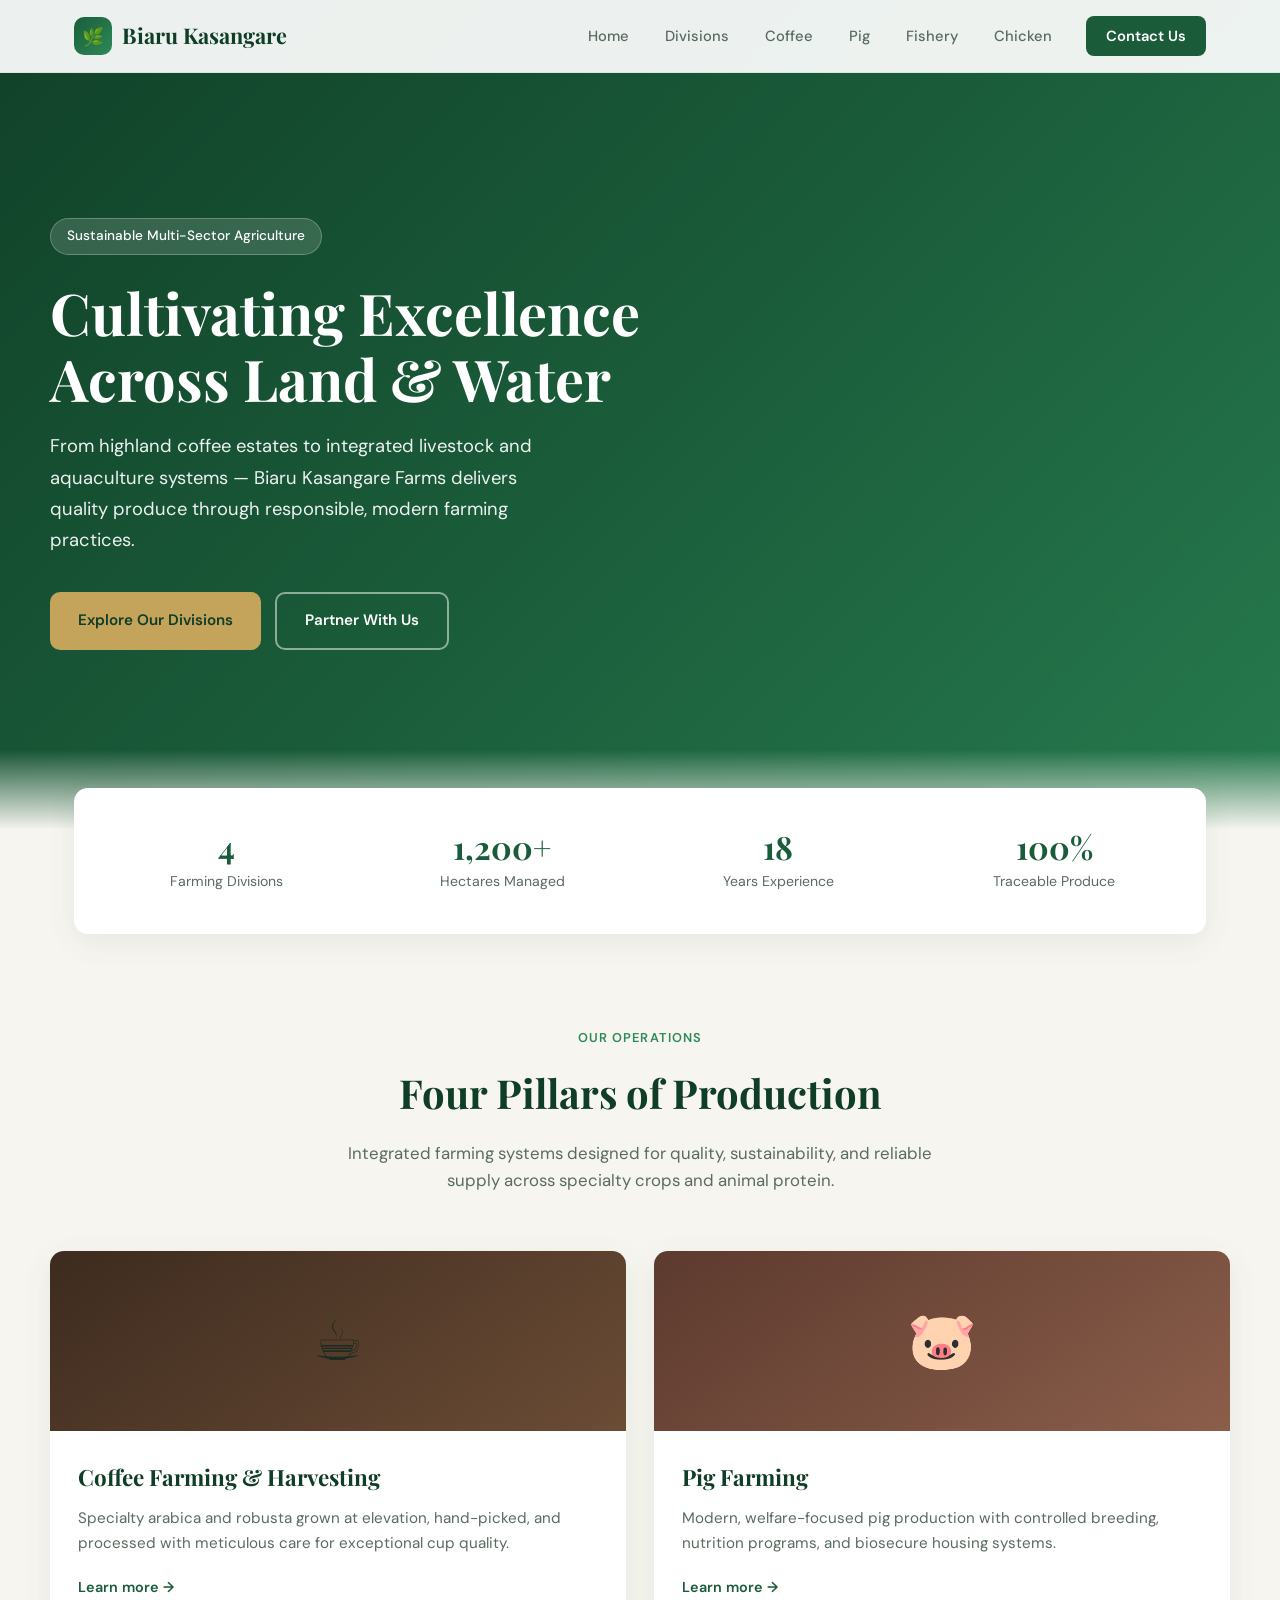
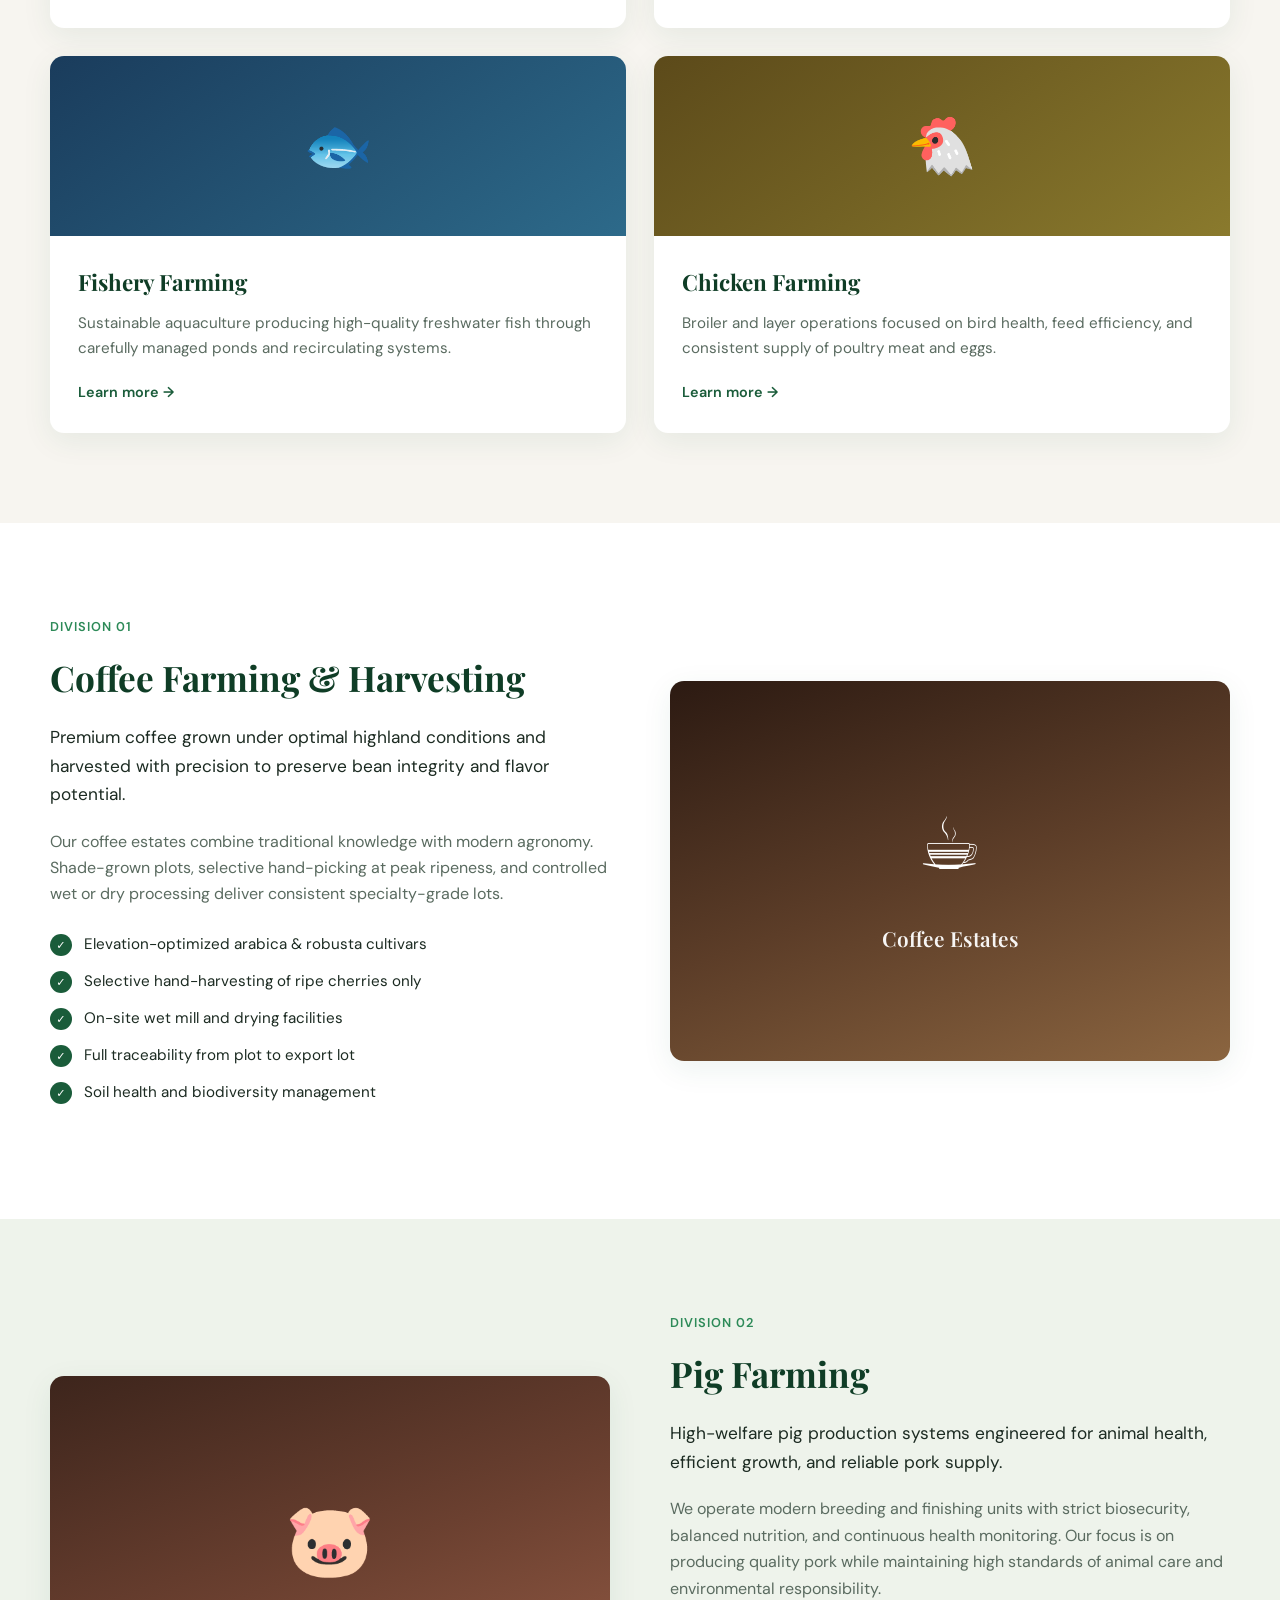
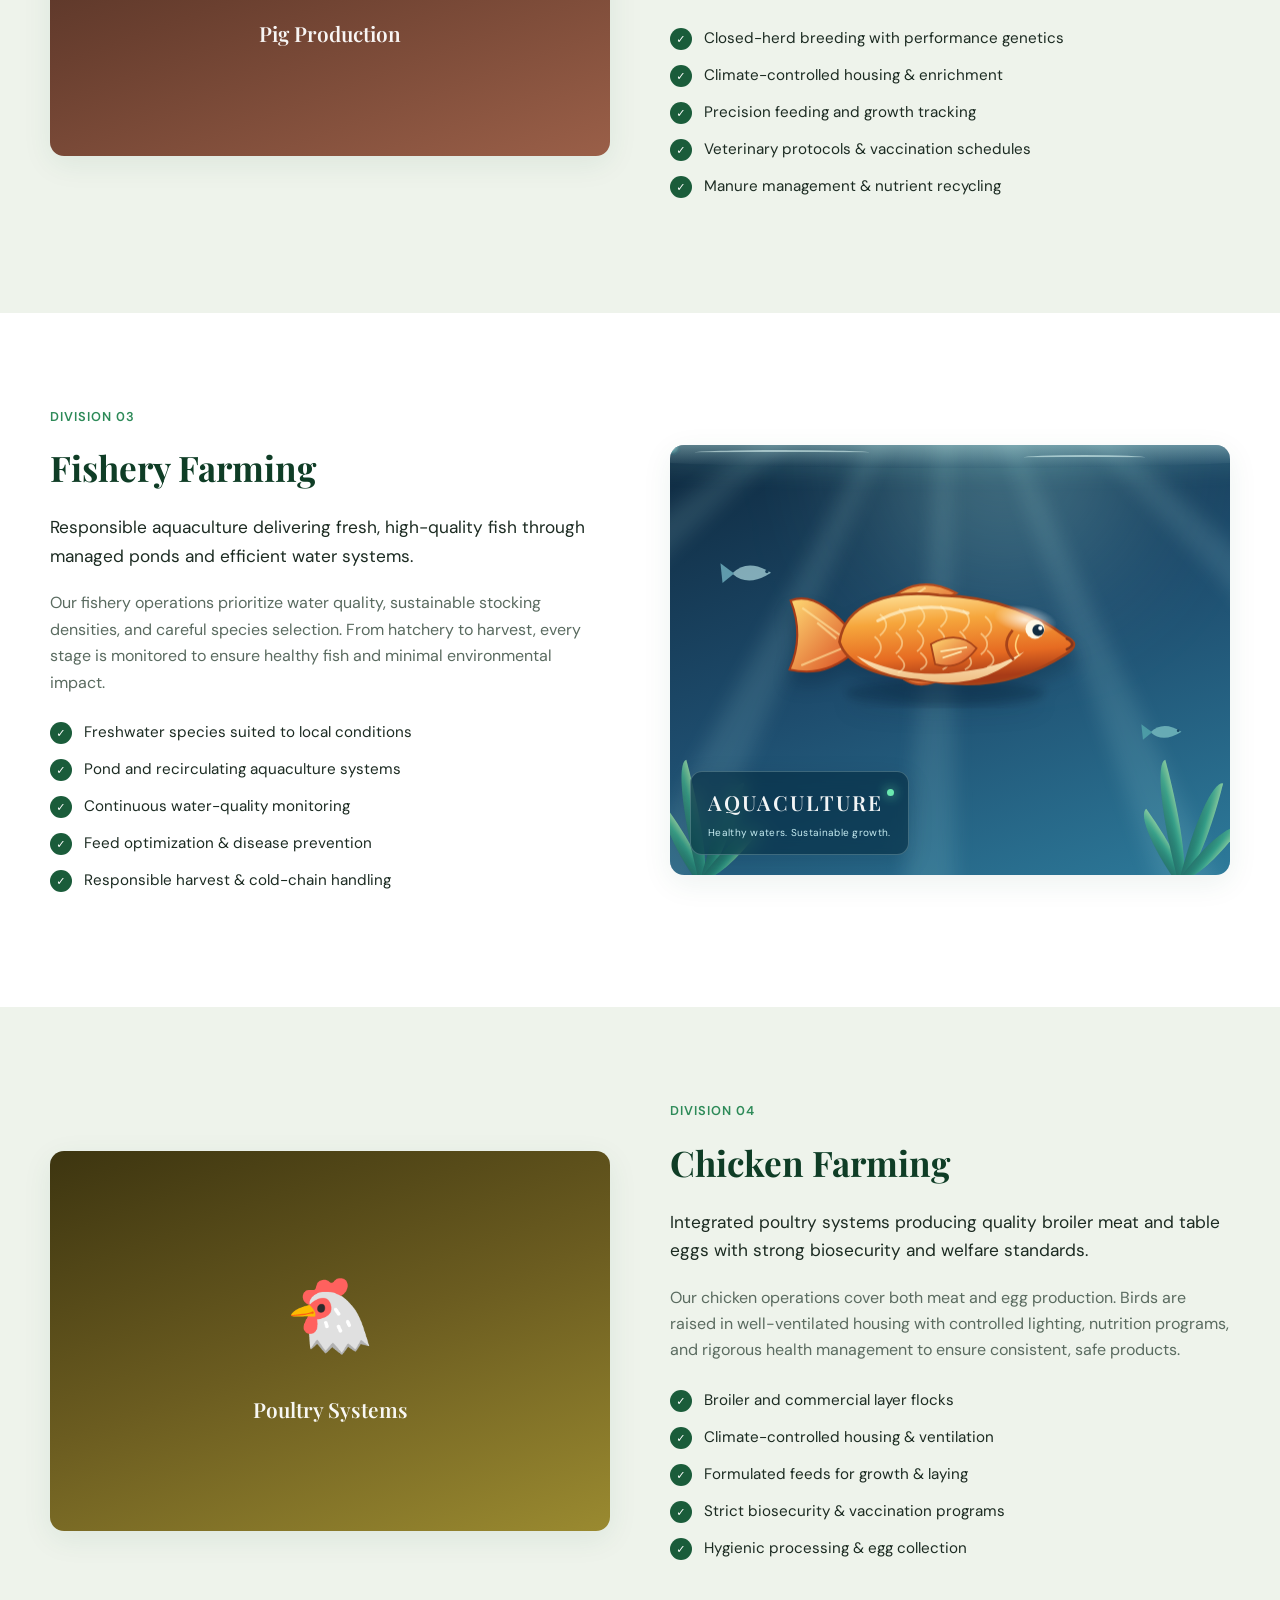
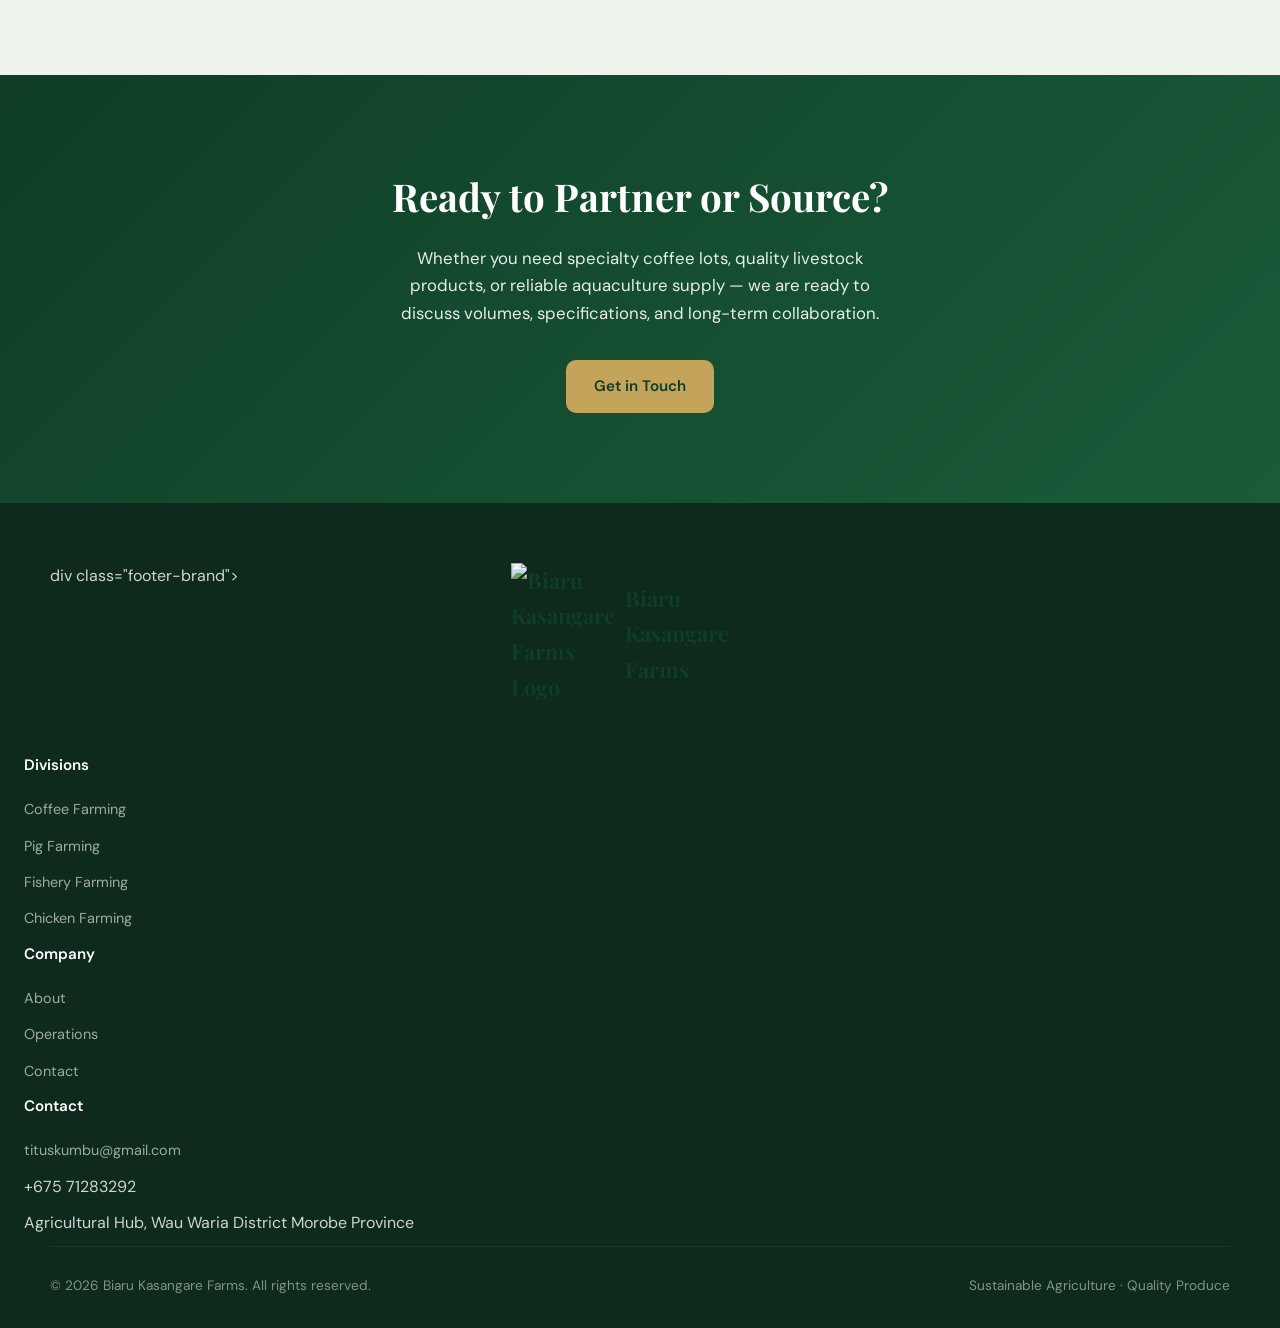
==== commit d504124a: "Update index.html" ====
--- a/index.html
+++ b/index.html
@@ -1102,5 +1102,122 @@
   <script>
     src="index.js" defer><
   </script>
+<script>
+(() => {
+  function initialiseFishPond() {
+    const scene = document.getElementById("fishPondScene");
+    if (!scene || scene.dataset.animationReady === "true") return;
+
+    const bubblesContainer = scene.querySelector("#waterBubbles");
+    const particlesContainer = scene.querySelector("#waterParticles");
+
+    if (!bubblesContainer || !particlesContainer) return;
+
+    scene.dataset.animationReady = "true";
+
+    const reducedMotion = window.matchMedia(
+      "(prefers-reduced-motion: reduce)"
+    ).matches;
+
+    // Build the underwater bubbles and floating particles.
+    function createFloatingElement(container, className, index, total) {
+      const element = document.createElement("span");
+      element.className = className;
+
+      const x = Math.random() * 94 + 3;
+      const delay = -(Math.random() * 12);
+      const duration = className === "water-bubble"
+        ? 6 + Math.random() * 7
+        : 5 + Math.random() * 9;
+
+      element.style.setProperty("--x", `${x}%`);
+      element.style.setProperty("--delay", `${delay}s`);
+      element.style.setProperty("--duration", `${duration}s`);
+      element.style.setProperty(
+        "--drift",
+        `${Math.round(Math.random() * 65 - 32)}px`
+      );
+
+      if (className === "water-bubble") {
+        const size = 5 + Math.random() * 13;
+        element.style.setProperty("--size", `${size}px`);
+      } else {
+        const size = 1 + Math.random() * 3;
+        element.style.width = `${size}px`;
+        element.style.height = `${size}px`;
+      }
+
+      container.appendChild(element);
+      return element;
+    }
+
+    for (let i = 0; i < 19; i++) {
+      createFloatingElement(
+        bubblesContainer, "water-bubble", i, 19
+      );
+    }
+
+    for (let i = 0; i < 38; i++) {
+      createFloatingElement(
+        particlesContainer, "water-particle", i, 38
+      );
+    }
+
+    // Add subtle mouse/touch-responsive water movement.
+    // The fish remains animated even when no one interacts.
+    if (!reducedMotion) {
+      let moveFrame = null;
+
+      scene.addEventListener("pointermove", event => {
+        if (event.pointerType === "touch") return;
+
+        if (moveFrame) cancelAnimationFrame(moveFrame);
+
+        moveFrame = requestAnimationFrame(() => {
+          const rect = scene.getBoundingClientRect();
+          const x = (event.clientX - rect.left) / rect.width - 0.5;
+          const y = (event.clientY - rect.top) / rect.height - 0.5;
+
+          scene.style.setProperty(
+            "--water-shift-x",
+            `${x * 8}px`
+          );
+          scene.style.setProperty(
+            "--water-shift-y",
+            `${y * 6}px`
+          );
+        });
+      });
+
+      scene.addEventListener("pointerleave", () => {
+        scene.style.setProperty("--water-shift-x", "0px");
+        scene.style.setProperty("--water-shift-y", "0px");
+      });
+    }
+
+    // Pause expensive animations while the scene is off-screen.
+    if ("IntersectionObserver" in window) {
+      const observer = new IntersectionObserver(entries => {
+        entries.forEach(entry => {
+          scene.classList.toggle(
+            "pond-paused",
+            !entry.isIntersecting
+          );
+        });
+      }, { threshold: 0.05 });
+
+      observer.observe(scene);
+    }
+  }
+
+  if (document.readyState === "loading") {
+    document.addEventListener(
+      "DOMContentLoaded", initialiseFishPond, { once: true }
+    );
+  } else {
+    initialiseFishPond();
+  }
+})();
+      </script>
 </body>
 </html>
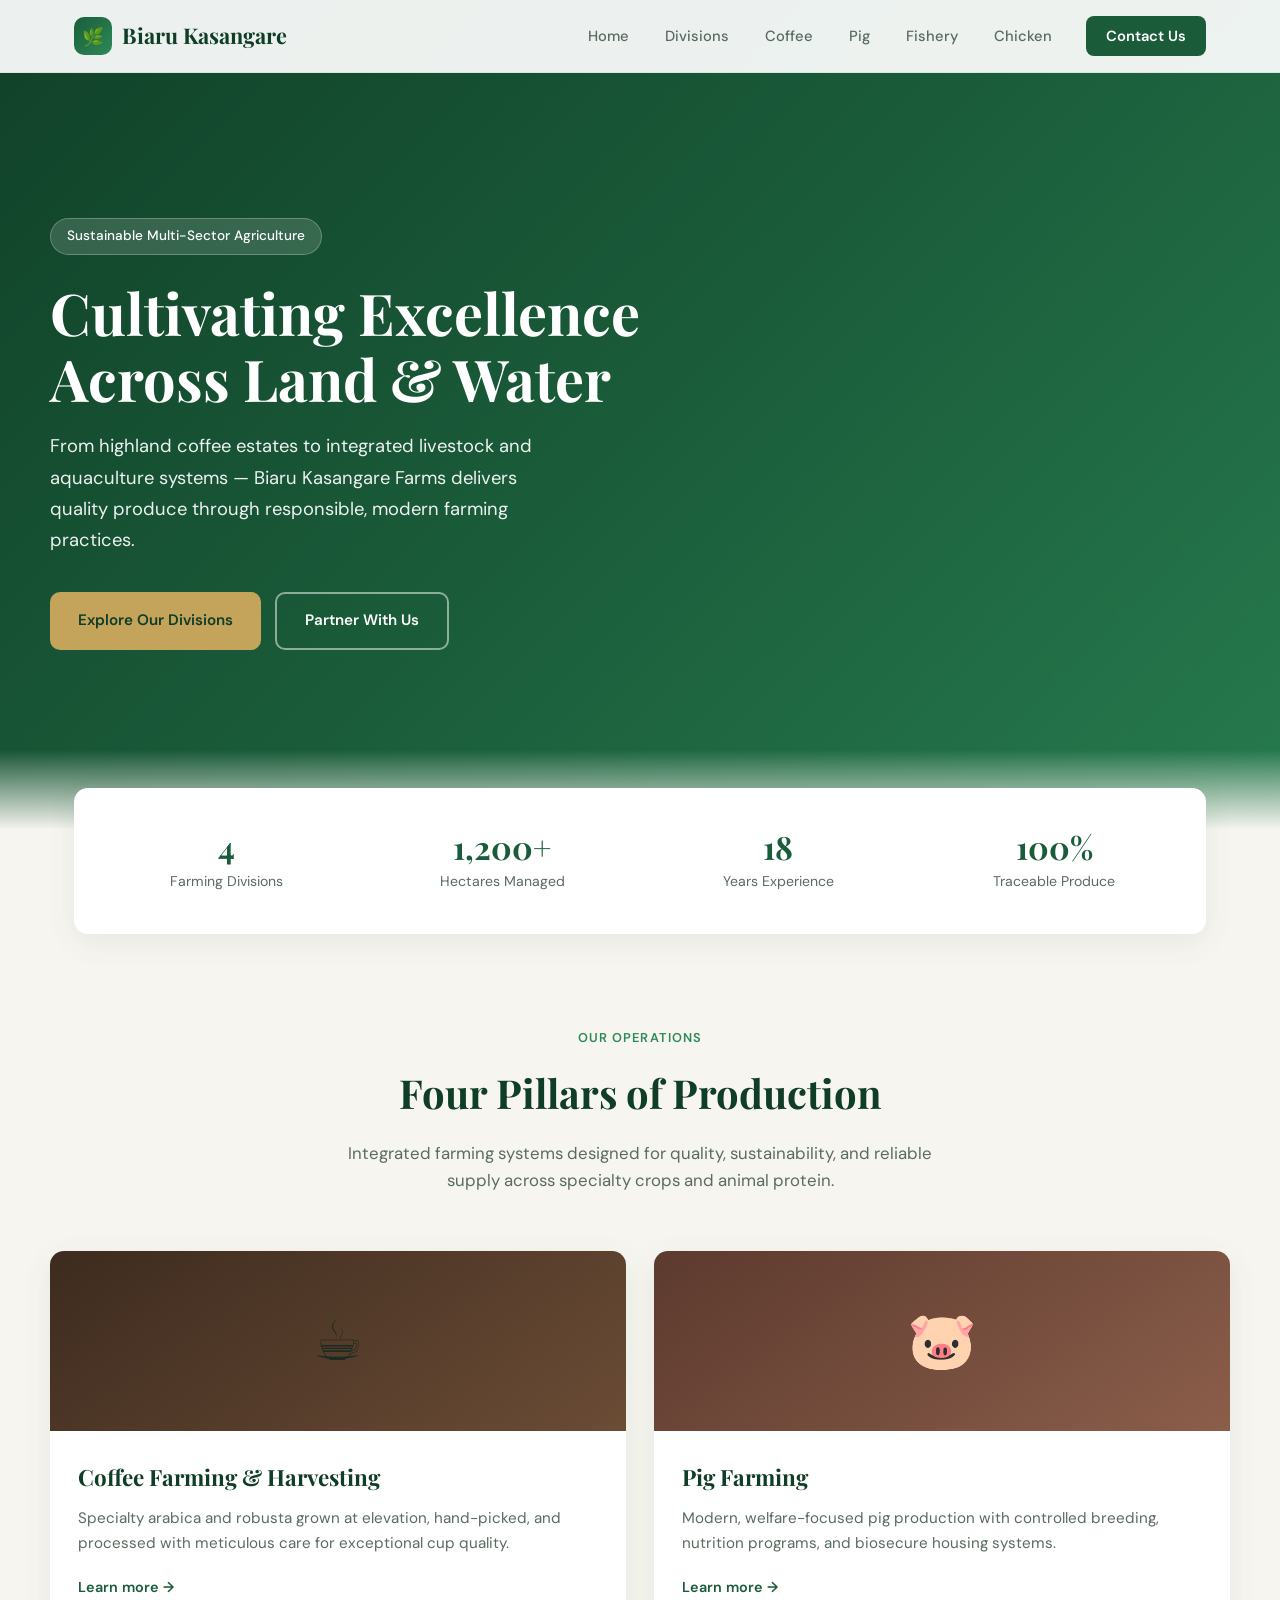
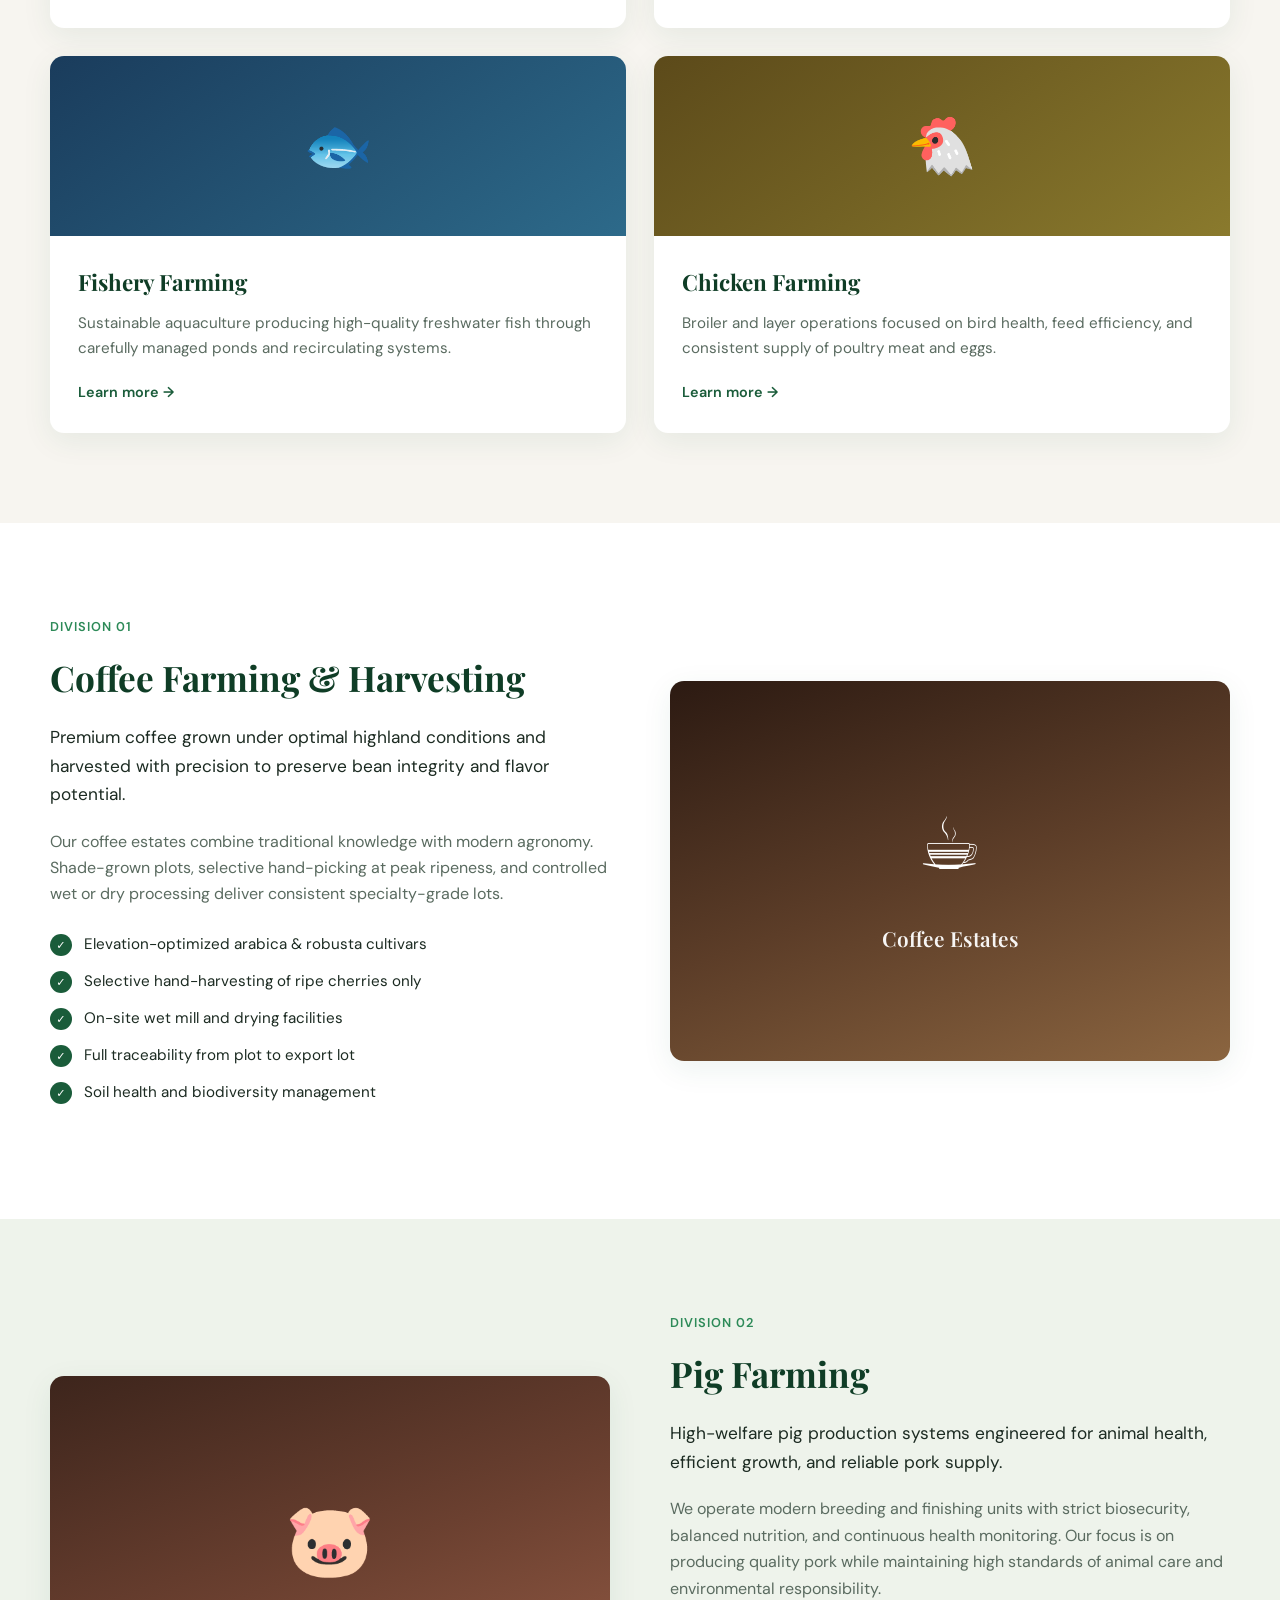
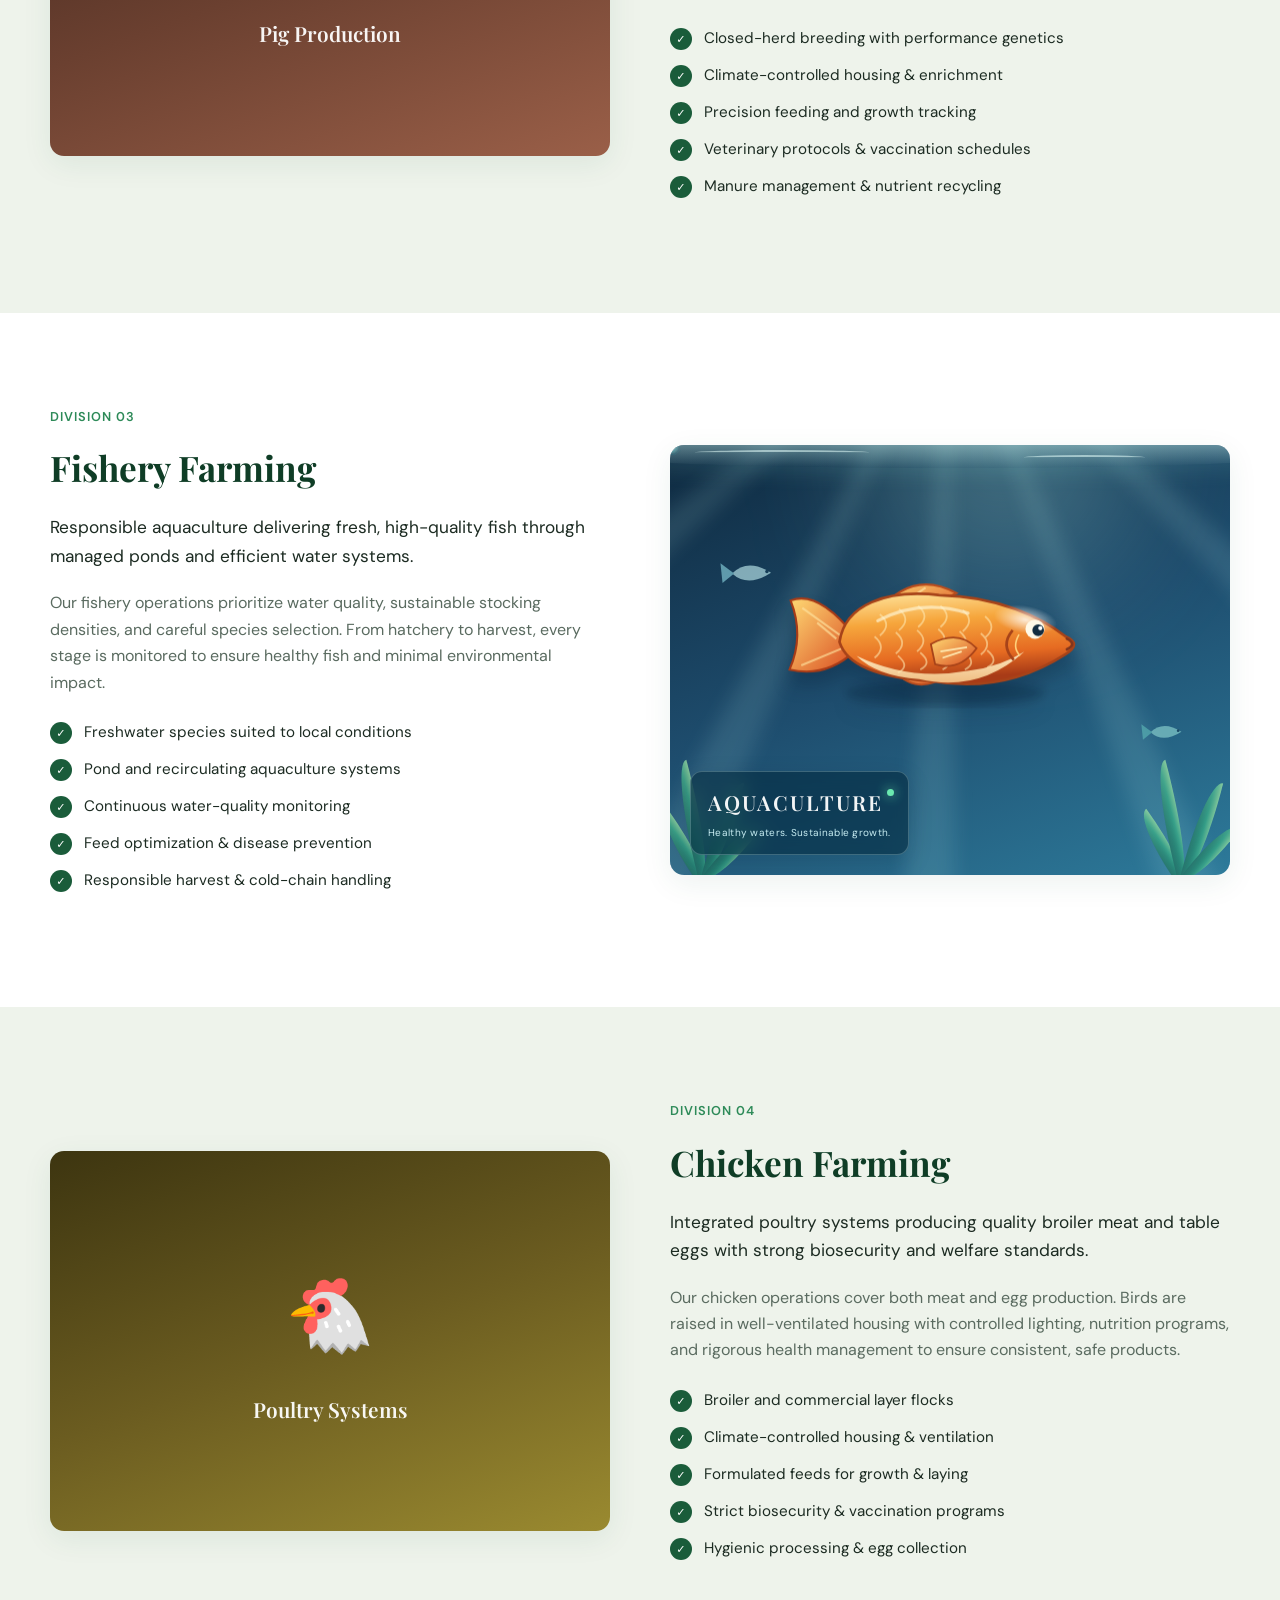
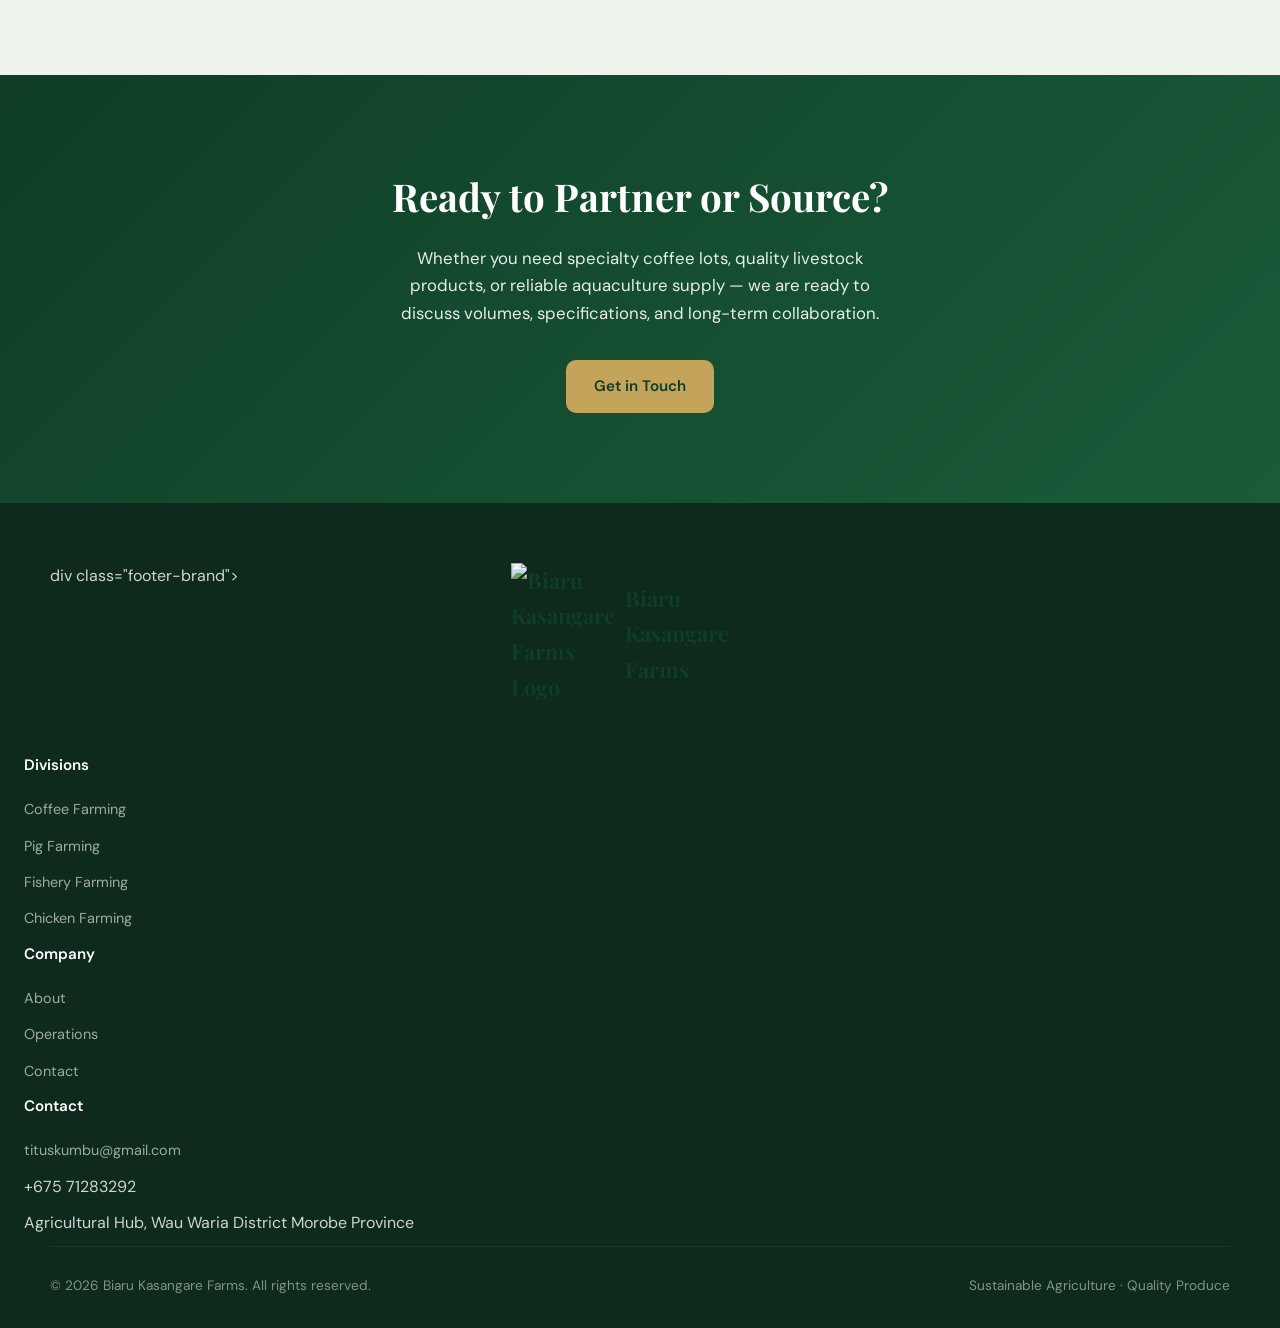
==== commit f34bab63: "Update index.html" ====
--- a/index.html
+++ b/index.html
@@ -724,7 +724,7 @@
       <p>From highland coffee estates to integrated livestock and aquaculture systems — Biaru Kasangare Farms delivers quality produce through responsible, modern farming practices.</p>
       <div class="hero-actions">
         <a href="division.html" class="btn btn-primary">Explore Our Divisions</a>
-        <a href="contact.hyml" class="btn btn-outline">Partner With Us</a>
+        <a href="contact.html" class="btn btn-outline">Partner With Us</a>
       </div>
     </div>
   </section>
--- a/fish-pond.css
+++ b/fish-pond.css
@@ -370,3 +370,22 @@
     scroll-behavior: auto !important;
   }
 }
+
+
+
+
+
+.fish-pond-scene.pond-paused *,
+.fish-pond-scene.pond-paused *::before,
+.fish-pond-scene.pond-paused *::after {
+  animation-play-state: paused !important;
+}
+
+.fish-pond-scene .water-rays {
+  transform: translate(
+    var(--water-shift-x, 0px),
+    var(--water-shift-y, 0px)
+  );
+  transition: transform .25s ease-out;
+}
+
